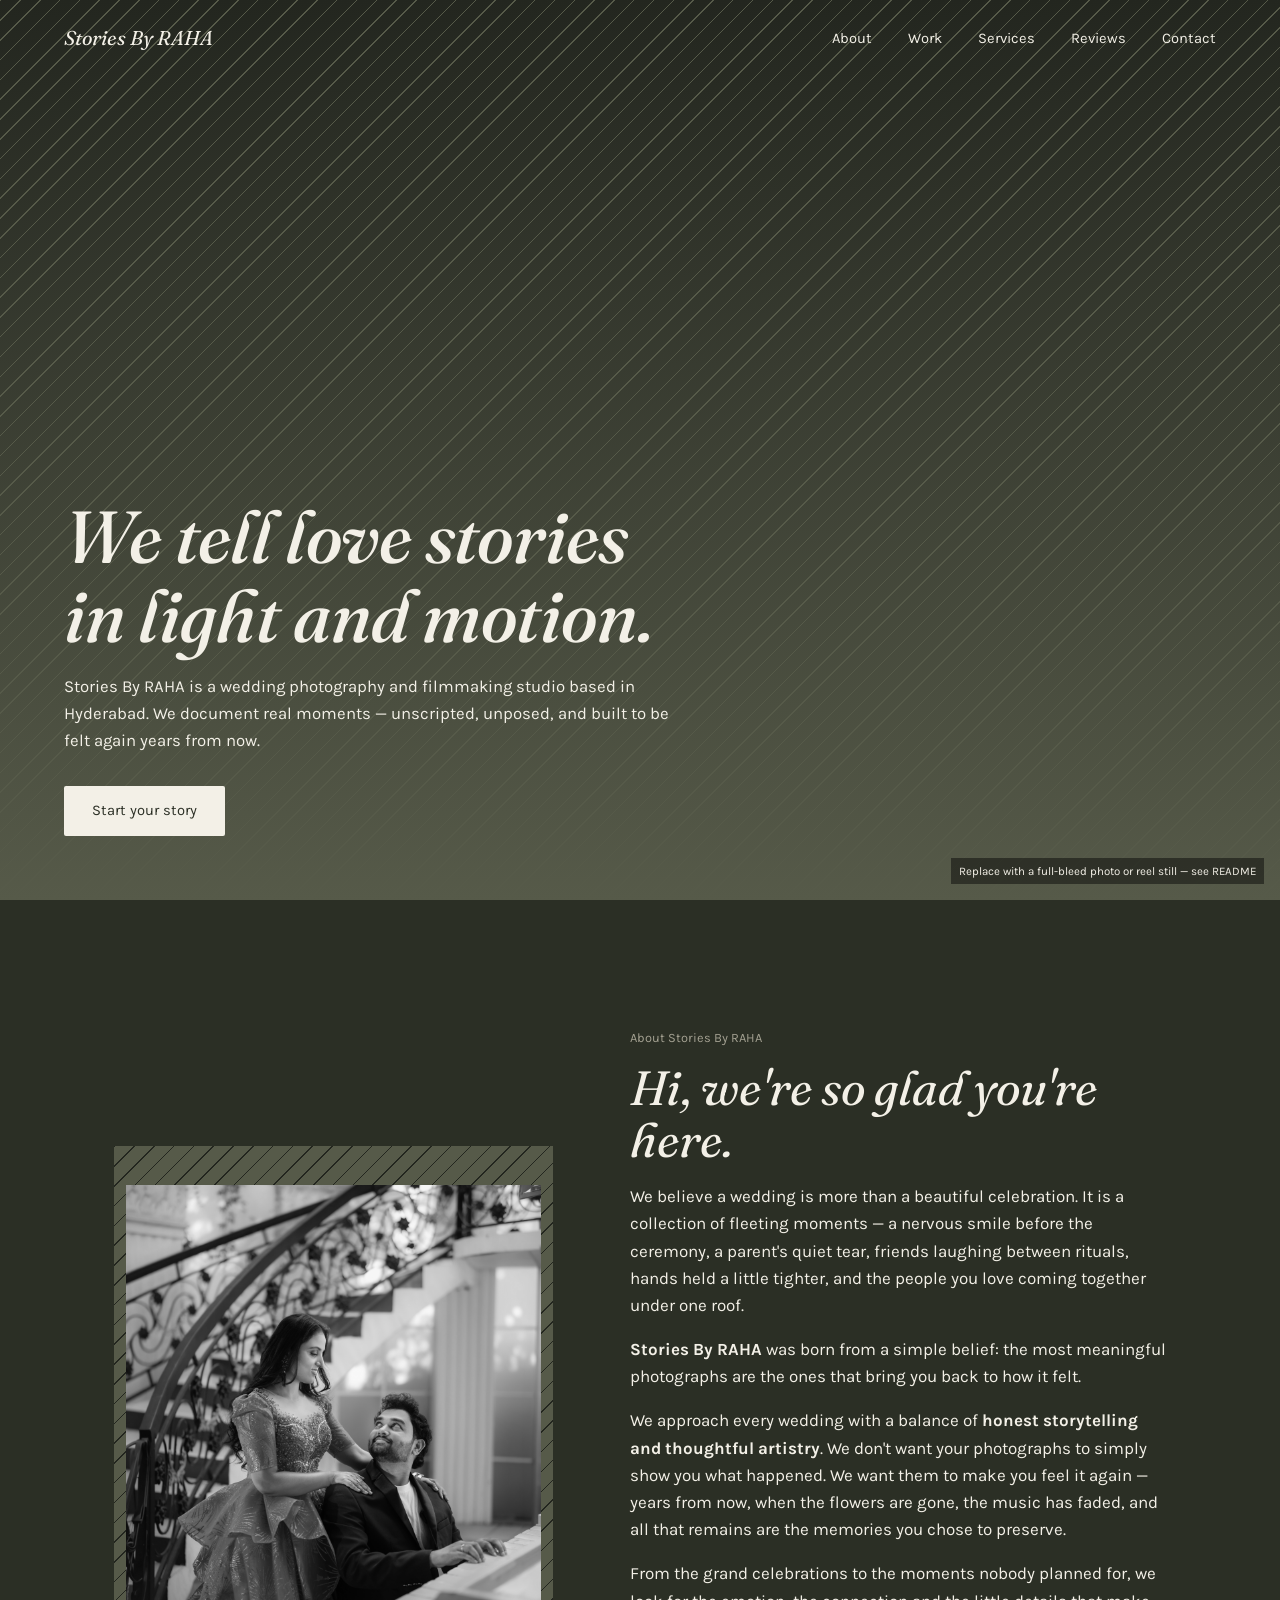
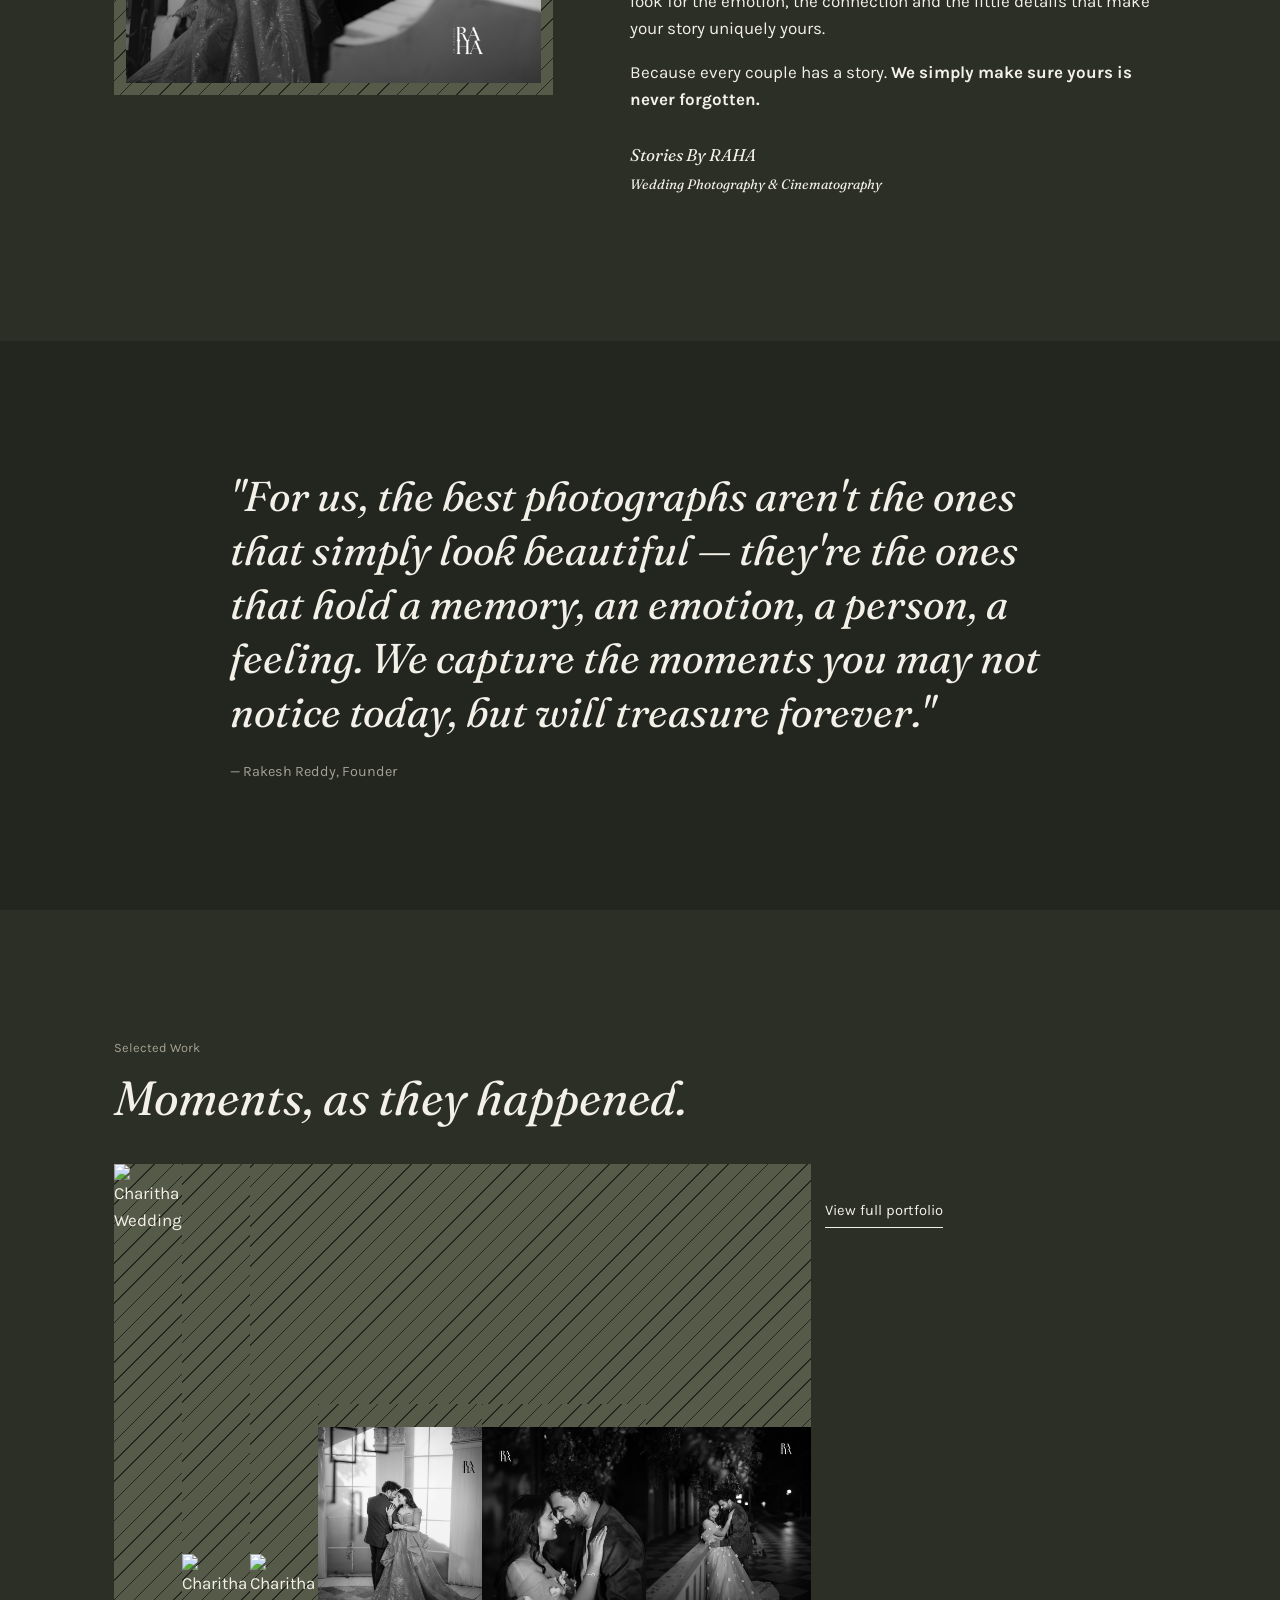
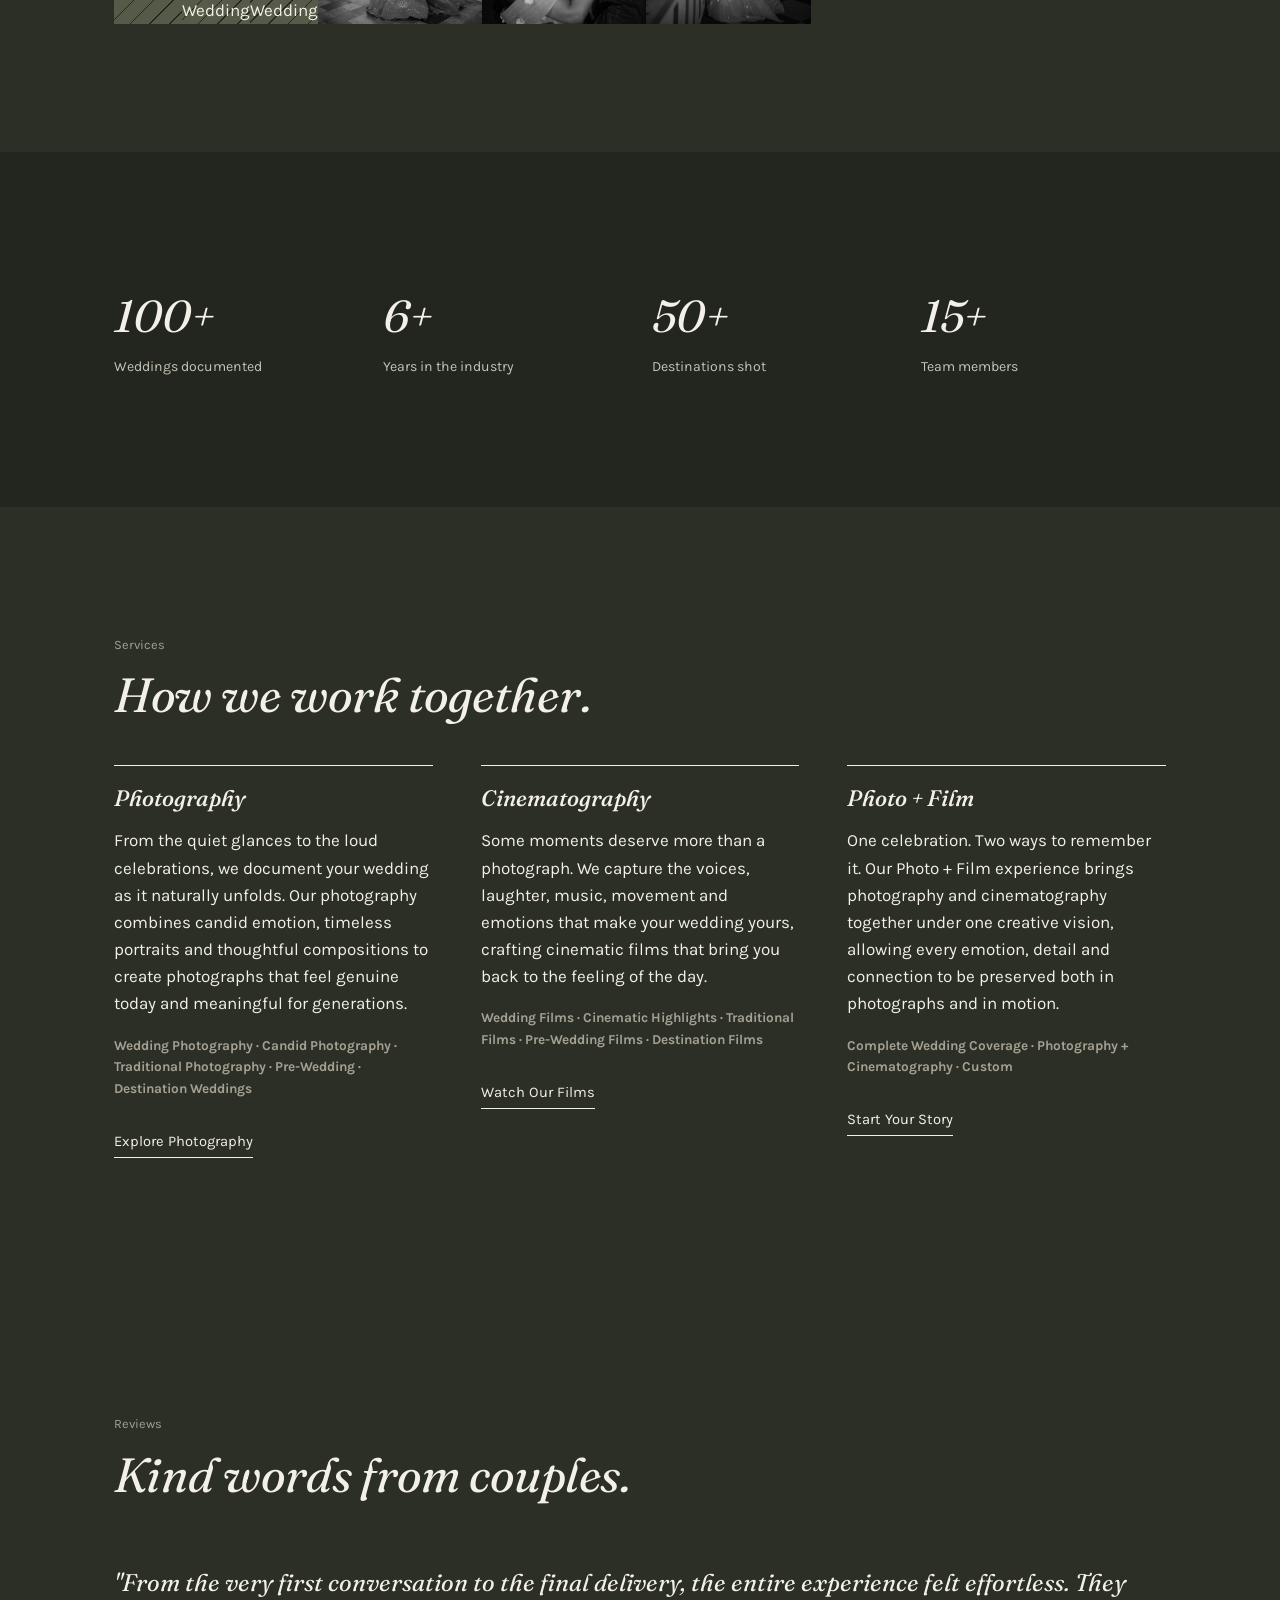
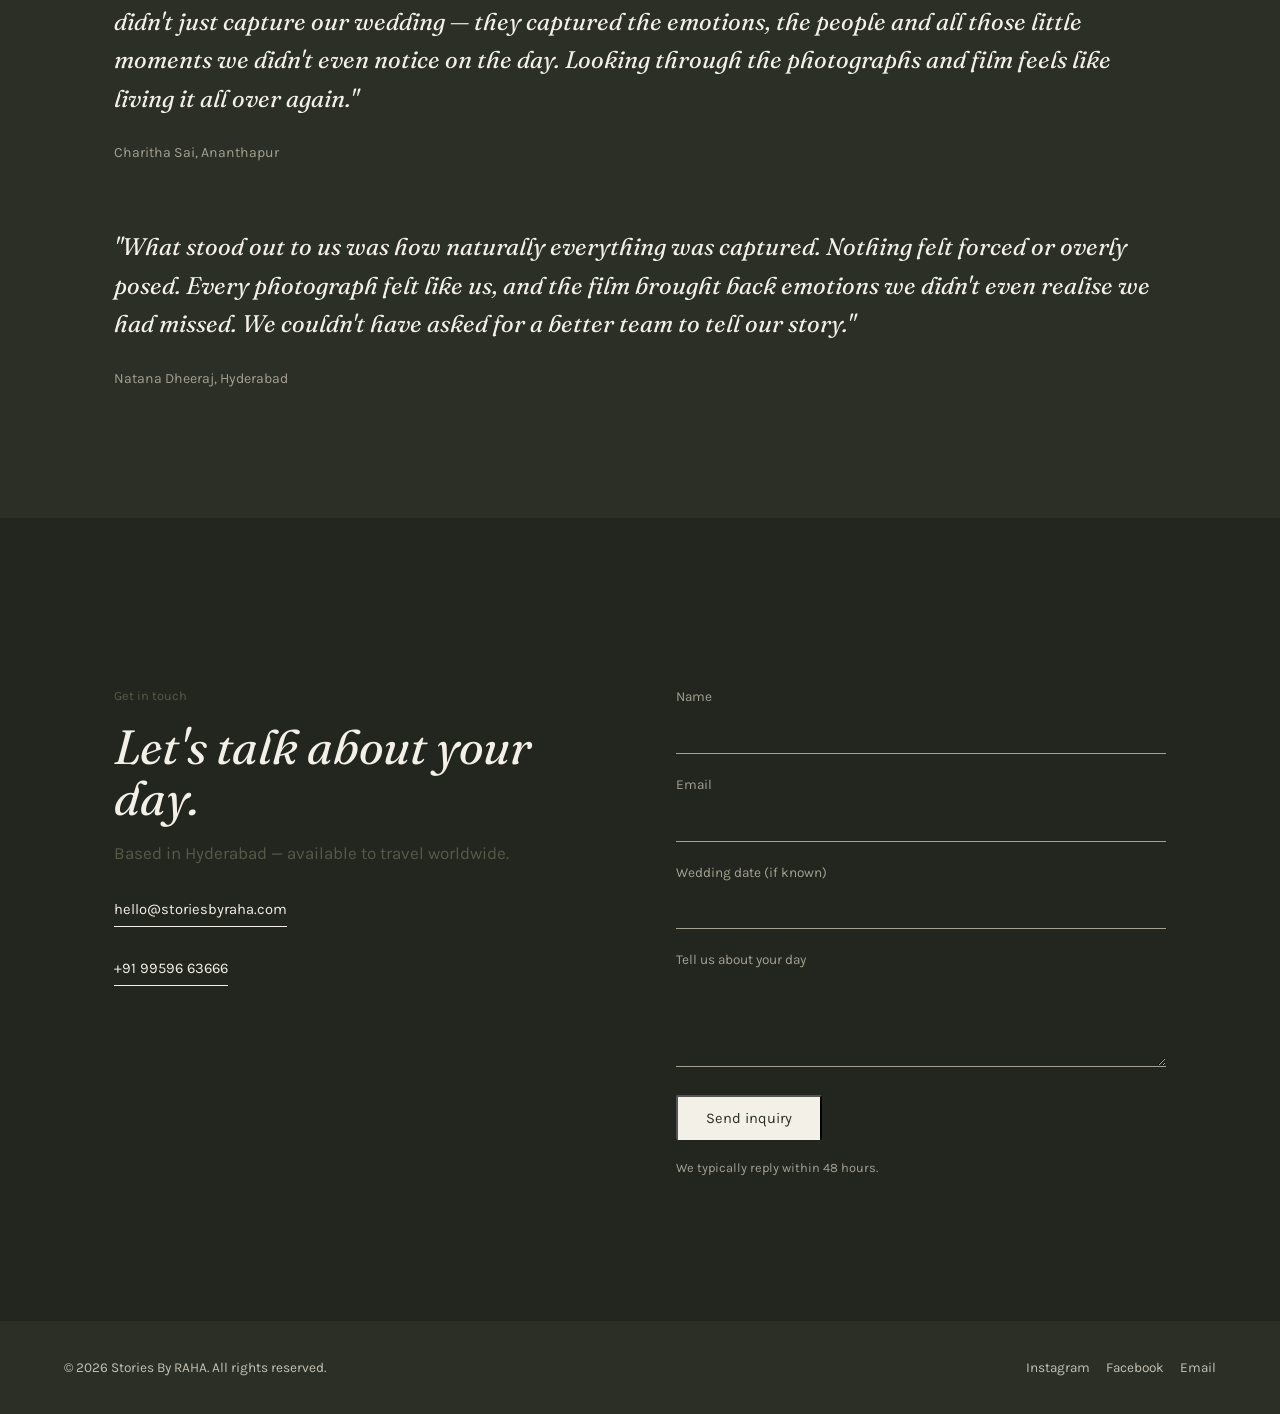
==== index.html @ 350d7630 "Update index.html" ====
<!DOCTYPE html>
<html lang="en">
<head>
<meta charset="UTF-8">
<meta name="viewport" content="width=device-width, initial-scale=1.0">
<title>Stories By RAHA — Wedding Photography & Films</title>
<meta name="description" content="Stories By RAHA is a wedding photography and videography studio telling real love stories in light and motion.">

<!--
  ============================================================
  A FEW THINGS STILL LEFT TO CUSTOMIZE
  ============================================================
  1. Portfolio section still has placeholder wedding names/locations.
  2. Swap the .hero__frame, .about__photo, .portfolio__item
     divs for real <img> tags once you have photos in /assets.
  3. Update the contact form's action="" URL — see README.md.
  4. Update Instagram/Facebook links in the footer (still placeholders).
  ============================================================
-->

<link rel="preconnect" href="https://fonts.googleapis.com">
<link rel="preconnect" href="https://fonts.gstatic.com" crossorigin>
<link href="https://fonts.googleapis.com/css2?family=Fraunces:ital,wght@0,400;0,500;1,400;1,500&family=Karla:wght@400;500;700&display=swap" rel="stylesheet">
<link rel="stylesheet" href="styles.css">
</head>
<body>

<nav class="nav" id="nav">
  <a href="#top" class="nav__mark">Stories By RAHA</a>
  <button class="nav__toggle" id="navToggle" aria-expanded="false" aria-controls="navLinks">Menu</button>
  <ul class="nav__links" id="navLinks">
    <li><a href="#about">About</a></li>
    <li><a href="#work">Work</a></li>
    <li><a href="#services">Services</a></li>
    <li><a href="#reviews">Reviews</a></li>
    <li><a href="#contact">Contact</a></li>
  </ul>
</nav>

<header class="hero" id="top">
  <div class="hero__frame" aria-hidden="true"></div>
  <div class="hero__content">
    <h1>We tell love stories<br>in light and motion.</h1>
    <p>Stories By RAHA is a wedding photography and filmmaking studio based in Hyderabad. We document real moments — unscripted, unposed, and built to be felt again years from now.</p>
    <div class="hero__cta">
      <a href="#contact" class="btn btn--solid">Start your story</a>
    </div>
  </div>
</header>

<main>

  <section class="about wrap" id="about">
    <div class="about__photo">
    <img src="Assets/_Charitha-03.jpg" alt="Stories By RAHA wedding photography">
</div>
    <div class="about__text">
      <p class="section-label">About Stories By RAHA</p>
      <h2>Hi, we're so glad you're here.</h2>
      <p>We believe a wedding is more than a beautiful celebration. It is a collection of fleeting moments — a nervous smile before the ceremony, a parent's quiet tear, friends laughing between rituals, hands held a little tighter, and the people you love coming together under one roof.</p>
      <p><b>Stories By RAHA</b> was born from a simple belief: the most meaningful photographs are the ones that bring you back to how it felt.</p>
      <p>We approach every wedding with a balance of <b>honest storytelling and thoughtful artistry</b>. We don't want your photographs to simply show you what happened. We want them to make you feel it again — years from now, when the flowers are gone, the music has faded, and all that remains are the memories you chose to preserve.</p>
      <p>From the grand celebrations to the moments nobody planned for, we look for the emotion, the connection and the little details that make your story uniquely yours.</p>
      <p>Because every couple has a story. <b>We simply make sure yours is never forgotten.</b></p>
      <p class="signature">Stories By RAHA<br><i style="font-style: italic; font-size: 0.85rem;">Wedding Photography &amp; Cinematography</i></p>
    </div>
  </section>

  <section class="philosophy">
    <div class="wrap">
      <blockquote>
        "For us, the best photographs aren't the ones that simply look beautiful — they're the ones that hold a memory, an emotion, a person, a feeling. We capture the moments you may not notice today, but will treasure forever."
        <cite>— Rakesh Reddy, Founder</cite>
      </blockquote>
    </div>
  </section>

  <section class="wrap" id="work">
    <p class="section-label">Selected Work</p>
    <h2>Moments, as they happened.</h2>
    <div class="portfolio__grid">
      <div class="portfolio__item portfolio__item--wide">
    <img src="https://raw.githubusercontent.com/storiesbyraha-rahaentertainments/storiesbyraha.com/main/Assets/_Charitha-01.jpg" alt="Charitha Wedding" style="width:100%;height:100%;object-fit:cover;display:block;">

<div class="portfolio__item portfolio__item--tall">
    <img src="https://raw.githubusercontent.com/storiesbyraha-rahaentertainments/storiesbyraha.com/main/Assets/_Charitha-03.jpg" alt="Charitha Wedding" style="width:100%;height:100%;object-fit:cover;display:block;">
</div>

<div class="portfolio__item portfolio__item--half">
    <img src="https://raw.githubusercontent.com/storiesbyraha-rahaentertainments/storiesbyraha.com/main/Assets/_Charitha-06.jpg" alt="Charitha Wedding" style="width:100%;height:100%;object-fit:cover;display:block;">
</div>

<div class="portfolio__item portfolio__item--half">
    <img src="Assets/_Charitha-07.jpg" alt="Charitha Wedding" style="width:100%;height:100%;object-fit:cover;display:block;">
</div>

<div class="portfolio__item portfolio__item--third">
    <img src="Assets/_Charitha-11.jpg" alt="Charitha Wedding" style="width:100%;height:100%;object-fit:cover;display:block;">
</div>

<div class="portfolio__item portfolio__item--third">
    <img src="Assets/_Charitha-12.jpg" alt="Charitha Wedding" style="width:100%;height:100%;object-fit:cover;display:block;">
</div>
    </div>
    <p style="margin-top: 32px;"><a href="#" class="btn">View full portfolio</a></p>
  </section>

  <section class="stats">
    <div class="wrap stats__grid">
      <div class="stat"><strong>100+</strong><span>Weddings documented</span></div>
      <div class="stat"><strong>6+</strong><span>Years in the industry</span></div>
      <div class="stat"><strong>50+</strong><span>Destinations shot</span></div>
      <div class="stat"><strong>15+</strong><span>Team members</span></div>
    </div>
  </section>

  <section class="wrap" id="services">
    <p class="section-label">Services</p>
    <h2>How we work together.</h2>
    <div class="services__grid">
      <div class="service">
        <h3>Photography</h3>
        <p>From the quiet glances to the loud celebrations, we document your wedding as it naturally unfolds. Our photography combines candid emotion, timeless portraits and thoughtful compositions to create photographs that feel genuine today and meaningful for generations.</p>
        <p style="font-size: 0.85rem; color: var(--sage); margin-top: 14px;"><b>Wedding Photography · Candid Photography · Traditional Photography · Pre-Wedding · Destination Weddings</b></p>
        <a href="#contact" class="btn" style="margin-top: 16px;">Explore Photography</a>
      </div>
      <div class="service">
        <h3>Cinematography</h3>
        <p>Some moments deserve more than a photograph. We capture the voices, laughter, music, movement and emotions that make your wedding yours, crafting cinematic films that bring you back to the feeling of the day.</p>
        <p style="font-size: 0.85rem; color: var(--sage); margin-top: 14px;"><b>Wedding Films · Cinematic Highlights · Traditional Films · Pre-Wedding Films · Destination Films</b></p>
        <a href="#contact" class="btn" style="margin-top: 16px;">Watch Our Films</a>
      </div>
      <div class="service">
        <h3>Photo + Film</h3>
        <p>One celebration. Two ways to remember it. Our Photo + Film experience brings photography and cinematography together under one creative vision, allowing every emotion, detail and connection to be preserved both in photographs and in motion.</p>
        <p style="font-size: 0.85rem; color: var(--sage); margin-top: 14px;"><b>Complete Wedding Coverage · Photography + Cinematography · Custom</b></p>
        <a href="#contact" class="btn" style="margin-top: 16px;">Start Your Story</a>
      </div>
    </div>
  </section>

  <section class="wrap" id="reviews">
    <p class="section-label">Reviews</p>
    <h2>Kind words from couples.</h2>
    <div class="testimonials__list">
      <div class="testimonial">
        <p>"From the very first conversation to the final delivery, the entire experience felt effortless. They didn't just capture our wedding — they captured the emotions, the people and all those little moments we didn't even notice on the day. Looking through the photographs and film feels like living it all over again."</p>
        <cite>Charitha Sai, Ananthapur</cite>
      </div>
      <div class="testimonial">
        <p>"What stood out to us was how naturally everything was captured. Nothing felt forced or overly posed. Every photograph felt like us, and the film brought back emotions we didn't even realise we had missed. We couldn't have asked for a better team to tell our story."</p>
        <cite>Natana Dheeraj, Hyderabad</cite>
      </div>
    </div>
  </section>

  <section class="contact" id="contact">
    <div class="wrap contact__grid">
      <div class="contact__details">
        <p class="section-label" style="color: var(--stone);">Get in touch</p>
        <h2>Let's talk about your day.</h2>
        <p style="color: var(--stone); margin-top: 16px;">Based in Hyderabad — available to travel worldwide.</p>
        <p style="margin-top: 28px;">
          <a href="mailto:hello@storiesbyraha.com" class="btn">hello@storiesbyraha.com</a><br><br>
          <a href="tel:+919959663666" class="btn">+91 99596 63666</a>
        </p>
      </div>
      <div class="contact__form">
        <!--
          This form posts to Formspree, a free service for static-site forms.
          Sign up at https://formspree.io, create a form, and paste your
          endpoint URL into the action="" attribute below.
        -->
        <form action="https://formspree.io/f/YOUR_FORM_ID" method="POST">
          <div class="field">
            <label for="name">Name</label>
            <input type="text" id="name" name="name" required>
          </div>
          <div class="field">
            <label for="email">Email</label>
            <input type="email" id="email" name="email" required>
          </div>
          <div class="field">
            <label for="date">Wedding date (if known)</label>
            <input type="text" id="date" name="wedding_date">
          </div>
          <div class="field">
            <label for="message">Tell us about your day</label>
            <textarea id="message" name="message" required></textarea>
          </div>
          <button type="submit" class="btn btn--solid">Send inquiry</button>
        </form>
        <p class="form-note">We typically reply within 48 hours.</p>
      </div>
    </div>
  </section>

</main>

<footer class="footer">
  <span>© <span id="year"></span> Stories By RAHA. All rights reserved.</span>
  <ul class="footer__social">
    <li><a href="https://instagram.com/yourhandle">Instagram</a></li>
    <li><a href="https://facebook.com/yourhandle">Facebook</a></li>
    <li><a href="mailto:hello@storiesbyraha.com">Email</a></li>
  </ul>
</footer>

<script src="script.js"></script>
</body>
</html>
---- styles.css ----
/* ==========================================================
   TOKENS — edit these to restyle the whole site from one place
   ========================================================== */
:root {
  --ink: #F3F0E7;
  --ink-soft: #C6C3B6;
  --paper: #2B2F25;
  --paper-deep: #23261F;
  --clay: #F3F0E7;
  --sage: #A4A192;
  --stone: #565A49;

  --font-display: 'Fraunces', Georgia, serif;
  --font-body: 'Karla', Helvetica, Arial, sans-serif;

  --container: 1180px;
  --gutter: clamp(24px, 5vw, 72px);
}

* { box-sizing: border-box; }
html { scroll-behavior: smooth; }

body {
  margin: 0;
  background: var(--paper);
  color: var(--ink);
  font-family: var(--font-body);
  font-size: 17px;
  line-height: 1.6;
  -webkit-font-smoothing: antialiased;
}

img { max-width: 100%; display: block; }

a { color: inherit; }

.wrap {
  max-width: var(--container);
  margin: 0 auto;
  padding-left: var(--gutter);
  padding-right: var(--gutter);
}

h1, h2, h3 {
  font-family: var(--font-display);
  font-weight: 500;
  line-height: 1.08;
  margin: 0;
}

h2 {
  font-size: clamp(2rem, 4vw, 3rem);
  font-style: italic;
  font-weight: 400;
}

p { max-width: 62ch; }

/* Focus visibility */
a:focus-visible, button:focus-visible, input:focus-visible, textarea:focus-visible {
  outline: 2px solid var(--clay);
  outline-offset: 3px;
}

@media (prefers-reduced-motion: reduce) {
  * { animation: none !important; transition: none !important; }
  html { scroll-behavior: auto; }
}

/* ==========================================================
   NAV
   ========================================================== */
.nav {
  position: fixed;
  top: 0; left: 0; right: 0;
  z-index: 100;
  padding: 22px var(--gutter);
  display: flex;
  justify-content: space-between;
  align-items: center;
  background: transparent;
  transition: background-color .3s ease, padding .3s ease, box-shadow .3s ease;
}
.nav.is-scrolled {
  background: var(--paper);
  padding-top: 14px;
  padding-bottom: 14px;
  box-shadow: 0 1px 0 rgba(26,24,22,0.08);
}
.nav__mark {
  font-family: var(--font-display);
  font-style: italic;
  font-size: 1.25rem;
  text-decoration: none;
}
.nav__links {
  display: flex;
  gap: clamp(16px, 3vw, 36px);
  list-style: none;
  margin: 0; padding: 0;
}
.nav__links a {
  text-decoration: none;
  font-size: 0.92rem;
  border-bottom: 1px solid transparent;
  padding-bottom: 2px;
  transition: border-color .2s ease;
}
.nav__links a:hover { border-color: var(--ink); }
.nav__toggle {
  display: none;
  background: none;
  border: none;
  font-family: var(--font-body);
  font-size: 0.9rem;
  cursor: pointer;
}

@media (max-width: 760px) {
  .nav__links {
    position: fixed;
    top: 64px; left: 0; right: 0;
    background: var(--paper);
    flex-direction: column;
    padding: 24px var(--gutter) 32px;
    gap: 18px;
    box-shadow: 0 8px 20px rgba(26,24,22,0.08);
    transform: translateY(-8px);
    opacity: 0;
    pointer-events: none;
    transition: opacity .2s ease, transform .2s ease;
  }
  .nav__links.is-open {
    transform: translateY(0);
    opacity: 1;
    pointer-events: auto;
  }
  .nav__toggle { display: block; }
}

/* ==========================================================
   HERO
   ========================================================== */
.hero {
  position: relative;
  min-height: 100svh;
  display: flex;
  align-items: flex-end;
  padding: calc(var(--gutter) + 60px) var(--gutter) var(--gutter);
  overflow: hidden;
}
.hero__frame {
  position: absolute;
  inset: 0;
  background:
    repeating-linear-gradient(135deg, var(--stone) 0 1px, transparent 1px 14px),
    linear-gradient(180deg, var(--paper-deep), var(--stone));
  opacity: 0;
  transform: scale(1.04);
  animation: heroIn 1.4s cubic-bezier(.2,.7,.2,1) forwards;
}
@keyframes heroIn {
  to { opacity: 1; transform: scale(1); }
}
.hero__frame::after {
  content: 'Replace with a full-bleed photo or reel still — see README';
  position: absolute;
  bottom: 16px; right: 16px;
  font-family: var(--font-body);
  font-size: 0.72rem;
  color: var(--ink);
  background: rgba(0,0,0,0.45);
  padding: 4px 8px;
}
.hero__content {
  position: relative;
  z-index: 2;
  max-width: 640px;
  color: var(--ink);
}
.hero__content--on-dark { color: var(--paper); }
.hero h1 {
  font-size: clamp(2.6rem, 7vw, 4.6rem);
  font-style: italic;
}
.hero p {
  margin-top: 18px;
  font-size: 1.05rem;
}
.hero__cta {
  margin-top: 32px;
}

/* ==========================================================
   BUTTONS / LINKS
   ========================================================== */
.btn {
  display: inline-block;
  font-family: var(--font-body);
  font-size: 0.92rem;
  text-decoration: none;
  color: var(--ink);
  border-bottom: 1px solid var(--ink);
  padding-bottom: 4px;
  transition: opacity .2s ease;
}
.btn:hover { opacity: 0.6; }
.btn--solid {
  background: var(--ink);
  color: var(--paper);
  padding: 13px 28px;
  border-bottom: none;
  border-radius: 2px;
}
.btn--solid:hover { opacity: 0.85; }

/* ==========================================================
   SECTION SCAFFOLDING
   ========================================================== */
section { padding: clamp(64px, 10vw, 140px) 0; }
.section-label {
  font-family: var(--font-body);
  font-size: 0.8rem;
  color: var(--sage);
  margin: 0 0 14px;
}

/* ==========================================================
   ABOUT (image + text, offset)
   ========================================================== */
.about {
  display: grid;
  grid-template-columns: 0.9fr 1.1fr;
  gap: clamp(28px, 6vw, 80px);
  align-items: center;
}
.about__photo {
  aspect-ratio: 4 / 5;
  background: repeating-linear-gradient(135deg, var(--paper-deep) 0 1px, transparent 1px 14px), var(--stone);
  display: flex; align-items: flex-end; padding: 12px;
}
.about__photo span {
  font-size: 0.72rem;
  color: var(--ink);
  background: rgba(0,0,0,0.45);
  padding: 4px 8px;
}
.about__text .signature {
  margin-top: 28px;
  font-family: var(--font-display);
  font-style: italic;
  color: var(--clay);
}
@media (max-width: 780px) {
  .about { grid-template-columns: 1fr; }
}

/* ==========================================================
   PHILOSOPHY (full-width statement)
   ========================================================== */
.philosophy {
  background: var(--paper-deep);
  color: var(--ink);
}
.philosophy blockquote {
  margin: 0 auto;
  max-width: 820px;
  font-family: var(--font-display);
  font-style: italic;
  font-size: clamp(1.6rem, 4vw, 2.6rem);
  line-height: 1.3;
  text-align: left;
}
.philosophy cite {
  display: block;
  margin-top: 24px;
  font-family: var(--font-body);
  font-style: normal;
  font-size: 0.9rem;
  color: var(--sage);
}

/* ==========================================================
   PORTFOLIO — varied-size grid, not uniform cards
   ========================================================== */
.portfolio__grid {
  display: grid;
  grid-template-columns: repeat(6, 1fr);
  gap: 14px;
  margin-top: 40px;
}
.portfolio__item {
  position: relative;
  background: repeating-linear-gradient(135deg, var(--paper-deep) 0 1px, transparent 1px 14px), var(--stone);
  min-height: 220px;
  display: flex;
  align-items: flex-end;
}
.portfolio__item span {
  font-size: 0.78rem;
  padding: 12px;
  color: var(--ink);
}
.portfolio__item--wide { grid-column: span 4; }
.portfolio__item--tall { grid-column: span 2; min-height: 460px; }
.portfolio__item--half { grid-column: span 3; }
.portfolio__item--third { grid-column: span 2; }

@media (max-width: 860px) {
  .portfolio__grid { grid-template-columns: repeat(2, 1fr); }
  .portfolio__item, .portfolio__item--wide, .portfolio__item--tall,
  .portfolio__item--half, .portfolio__item--third { grid-column: span 2; min-height: 260px; }
}

/* ==========================================================
   SERVICES
   ========================================================== */
.services__grid {
  display: grid;
  grid-template-columns: repeat(3, 1fr);
  gap: clamp(20px, 4vw, 48px);
  margin-top: 44px;
}
.service {
  border-top: 1px solid var(--ink);
  padding-top: 20px;
}
.service h3 {
  font-size: 1.4rem;
  font-style: italic;
  margin-bottom: 10px;
}
.service .price {
  display: block;
  margin: 16px 0 0;
  font-family: var(--font-body);
  font-size: 0.85rem;
  color: var(--sage);
}
@media (max-width: 780px) {
  .services__grid { grid-template-columns: 1fr; }
}

/* ==========================================================
   STATS
   ========================================================== */
.stats {
  background: var(--paper-deep);
}
.stats__grid {
  display: grid;
  grid-template-columns: repeat(4, 1fr);
  gap: 24px;
  text-align: left;
}
.stat strong {
  display: block;
  font-family: var(--font-display);
  font-size: clamp(2rem, 4vw, 2.8rem);
  font-style: italic;
  font-weight: 400;
}
.stat span {
  font-size: 0.88rem;
  color: var(--ink-soft);
}
@media (max-width: 700px) {
  .stats__grid { grid-template-columns: 1fr 1fr; }
}

/* ==========================================================
   TESTIMONIALS
   ========================================================== */
.testimonials__list {
  margin-top: 40px;
  display: grid;
  gap: 40px;
}
.testimonial p {
  font-family: var(--font-display);
  font-style: italic;
  font-size: clamp(1.15rem, 2.4vw, 1.5rem);
  max-width: 68ch;
}
.testimonial cite {
  display: block;
  margin-top: 12px;
  font-family: var(--font-body);
  font-style: normal;
  font-size: 0.88rem;
  color: var(--sage);
}

/* ==========================================================
   CONTACT
   ========================================================== */
.contact {
  background: var(--paper-deep);
  color: var(--ink);
}
.contact h2 { color: var(--ink); }
.contact__grid {
  display: grid;
  grid-template-columns: 1fr 1fr;
  gap: clamp(28px, 6vw, 72px);
  margin-top: 40px;
}
.contact__details a { text-decoration: none; }
.contact__details .btn { border-color: var(--ink); color: var(--ink); }
.field {
  margin-bottom: 20px;
}
.field label {
  display: block;
  font-size: 0.85rem;
  margin-bottom: 6px;
  color: var(--sage);
}
.field input, .field textarea {
  width: 100%;
  background: transparent;
  border: none;
  border-bottom: 1px solid var(--sage);
  color: var(--ink);
  font-family: var(--font-body);
  font-size: 1rem;
  padding: 10px 0;
}
.field textarea { resize: vertical; min-height: 90px; }
.field input::placeholder, .field textarea::placeholder { color: rgba(243,240,231,0.4); }
.form-note { font-size: 0.8rem; color: var(--sage); margin-top: 18px; max-width: 100%; }

/* ==========================================================
   FOOTER
   ========================================================== */
.footer {
  padding: 36px var(--gutter);
  display: flex;
  flex-wrap: wrap;
  gap: 12px 24px;
  justify-content: space-between;
  font-size: 0.85rem;
  color: var(--ink-soft);
  border-top: 1px solid var(--paper-deep);
}
.footer a { text-decoration: none; }
.footer__social { display: flex; gap: 16px; list-style: none; padding: 0; margin: 0; }
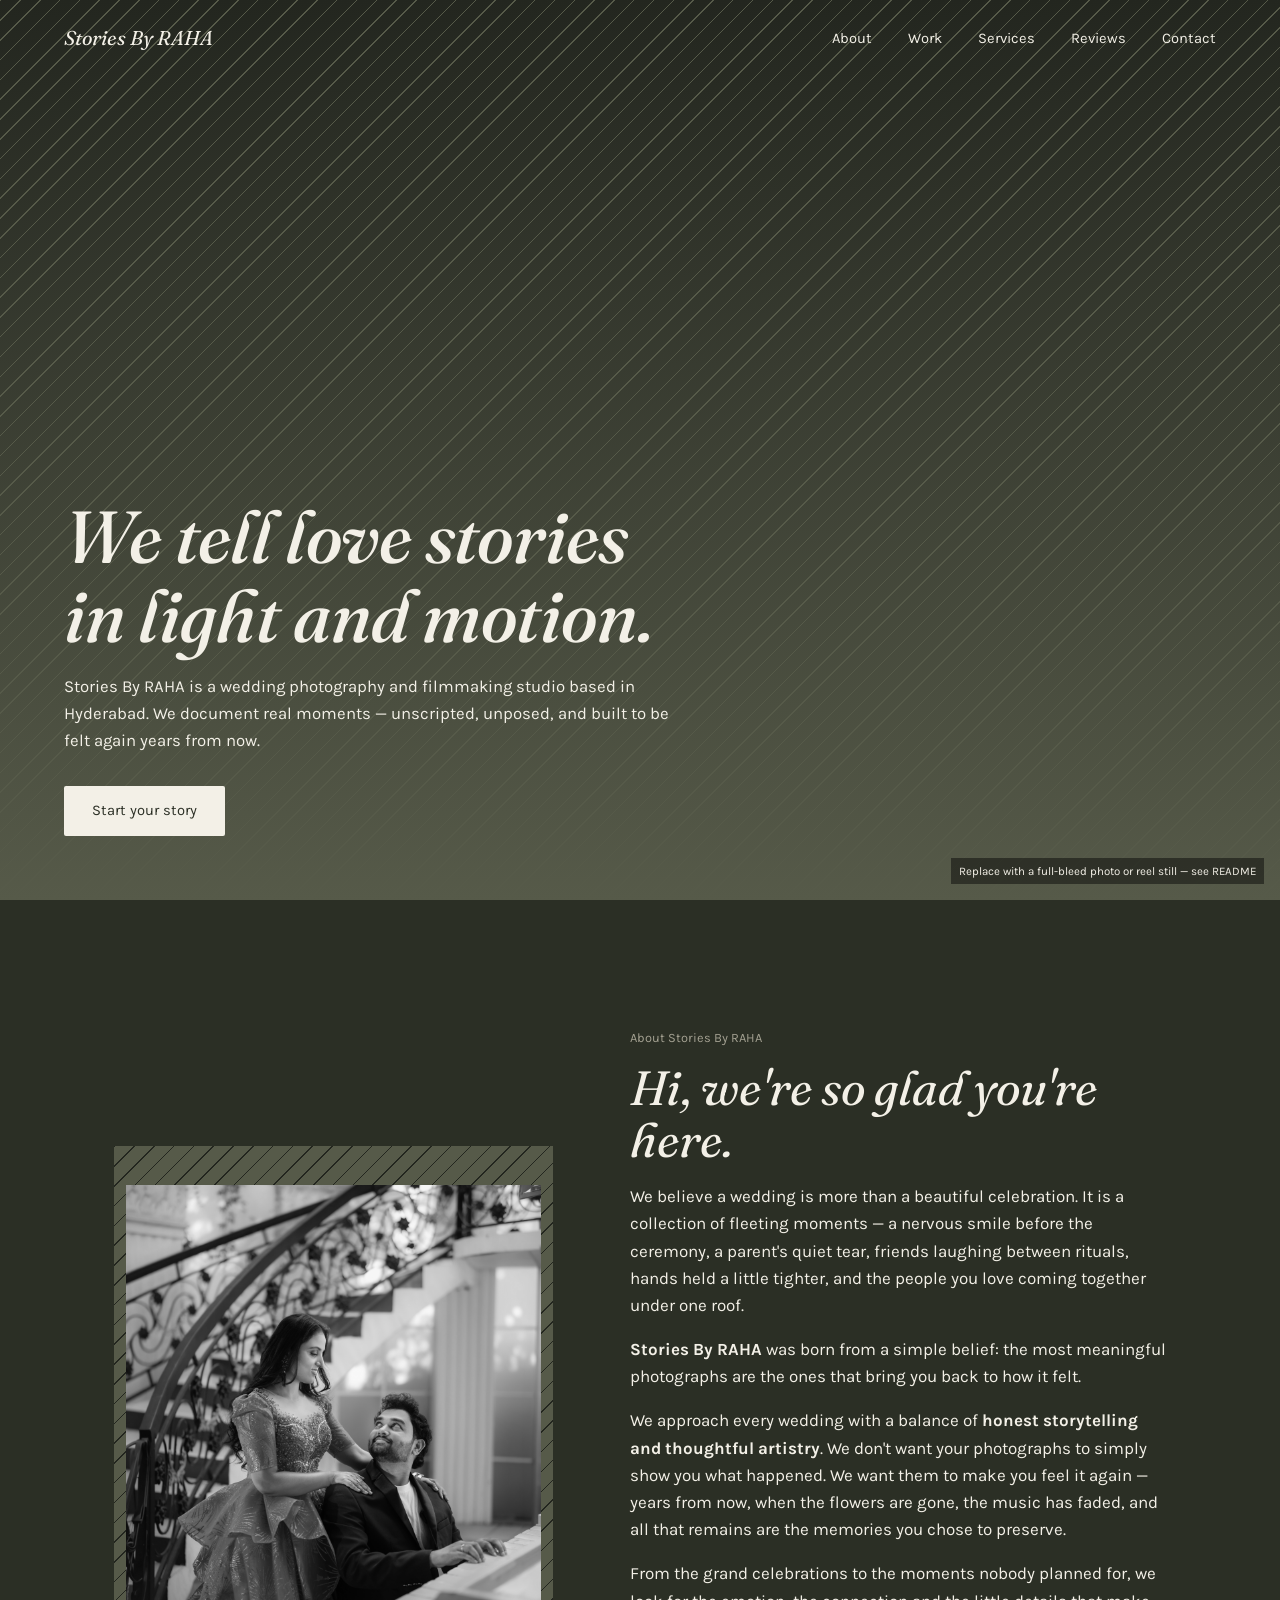
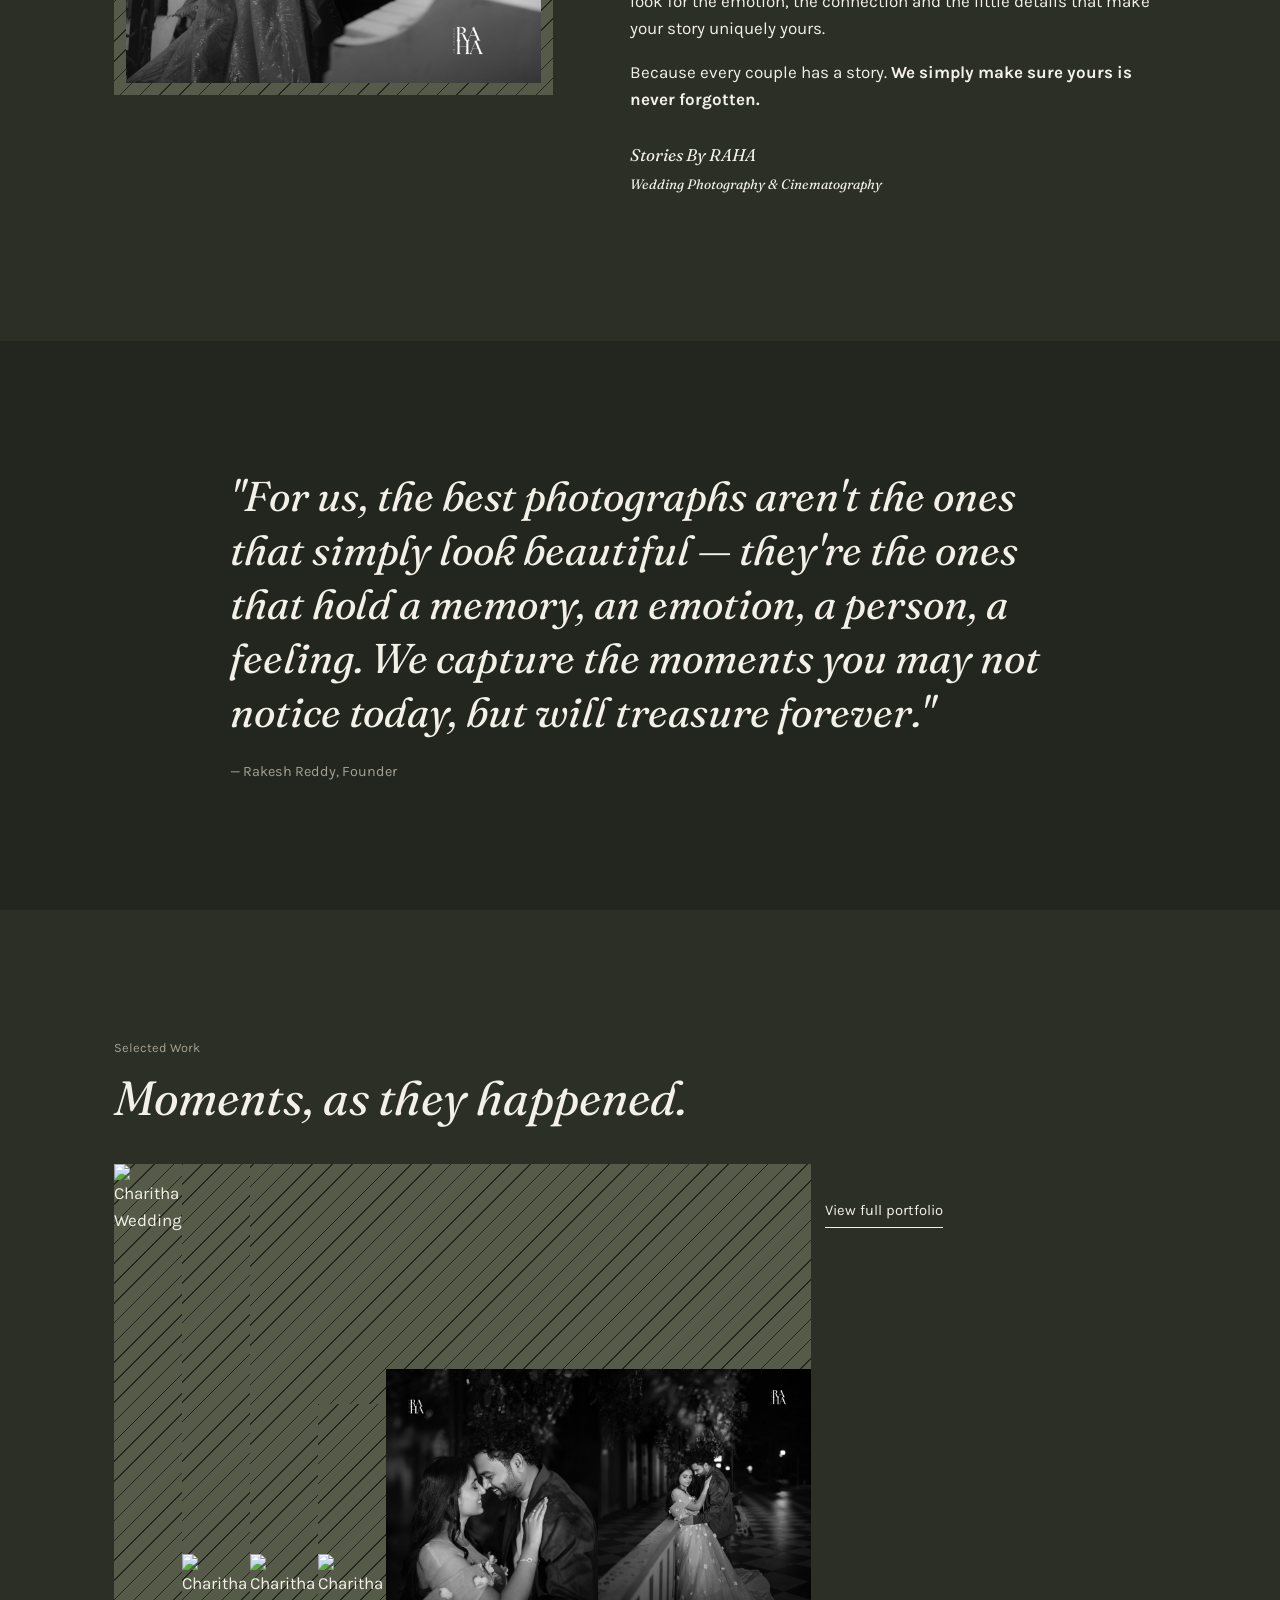
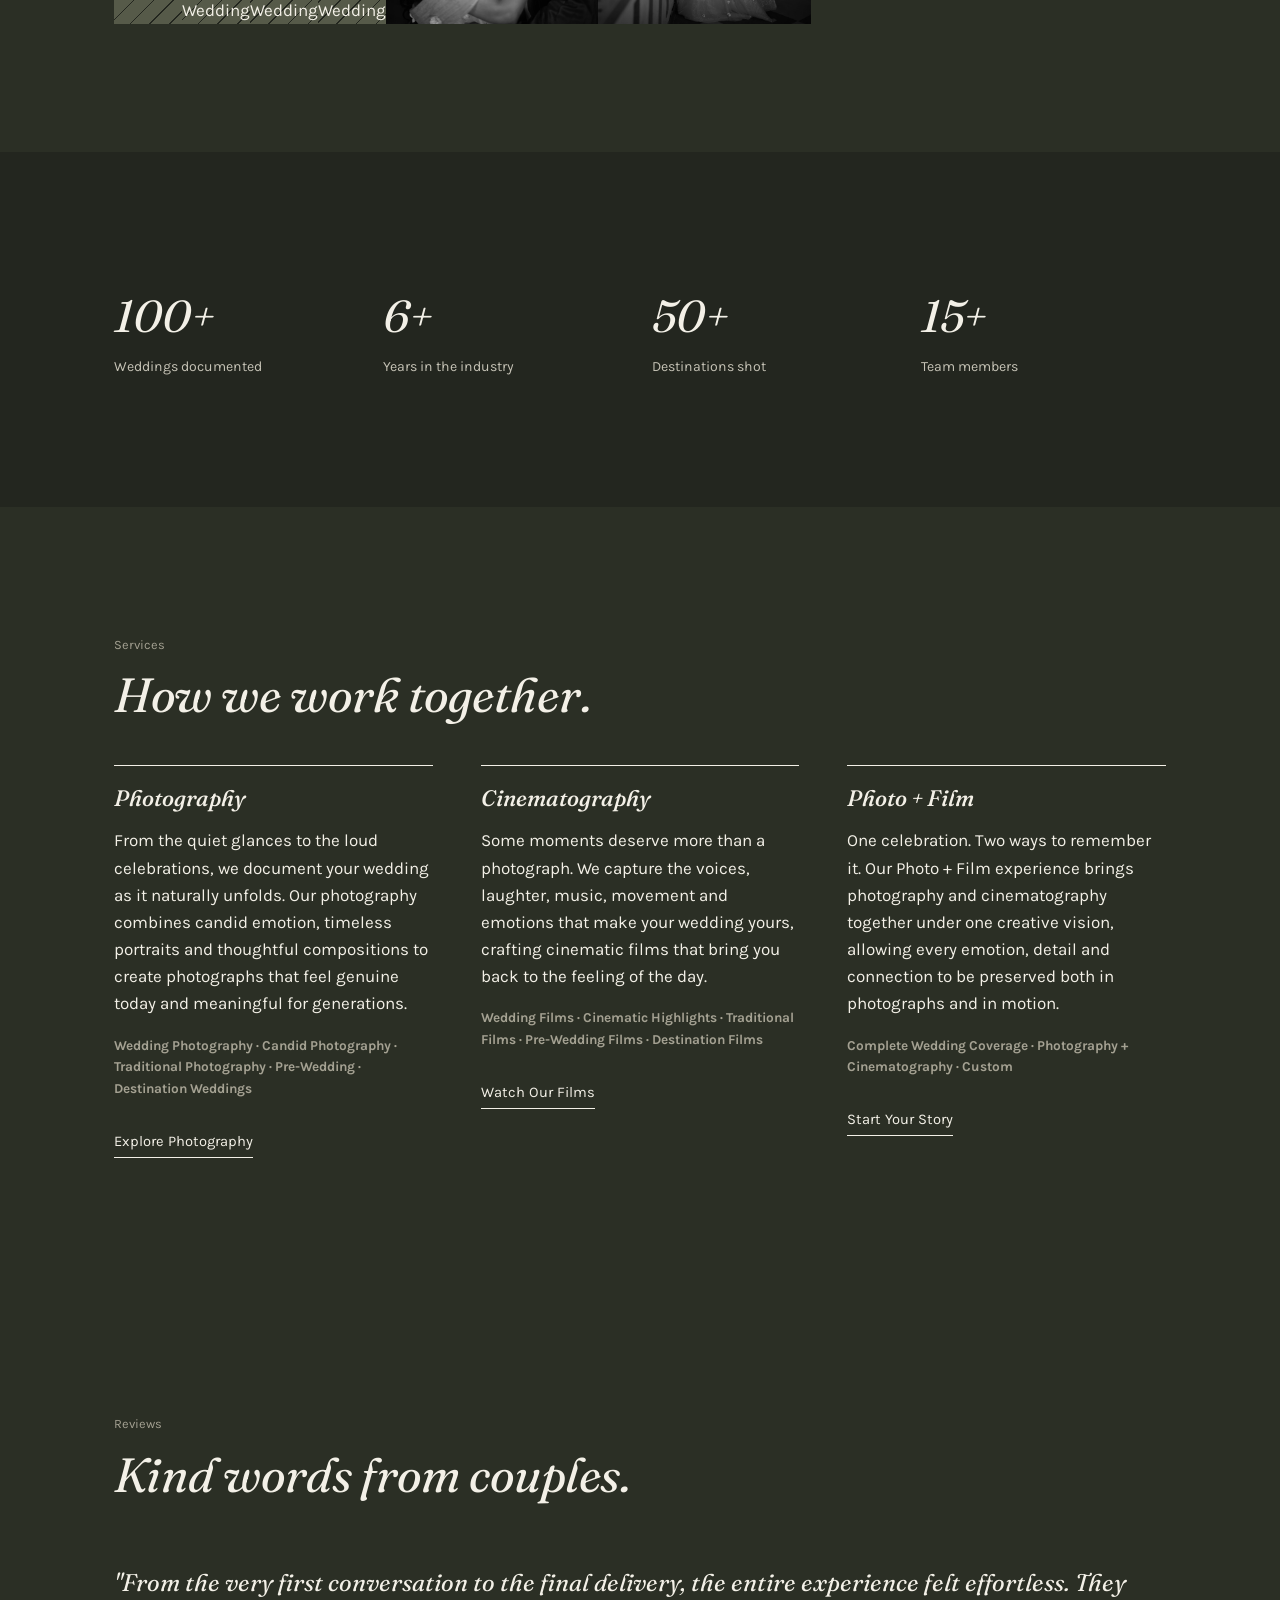
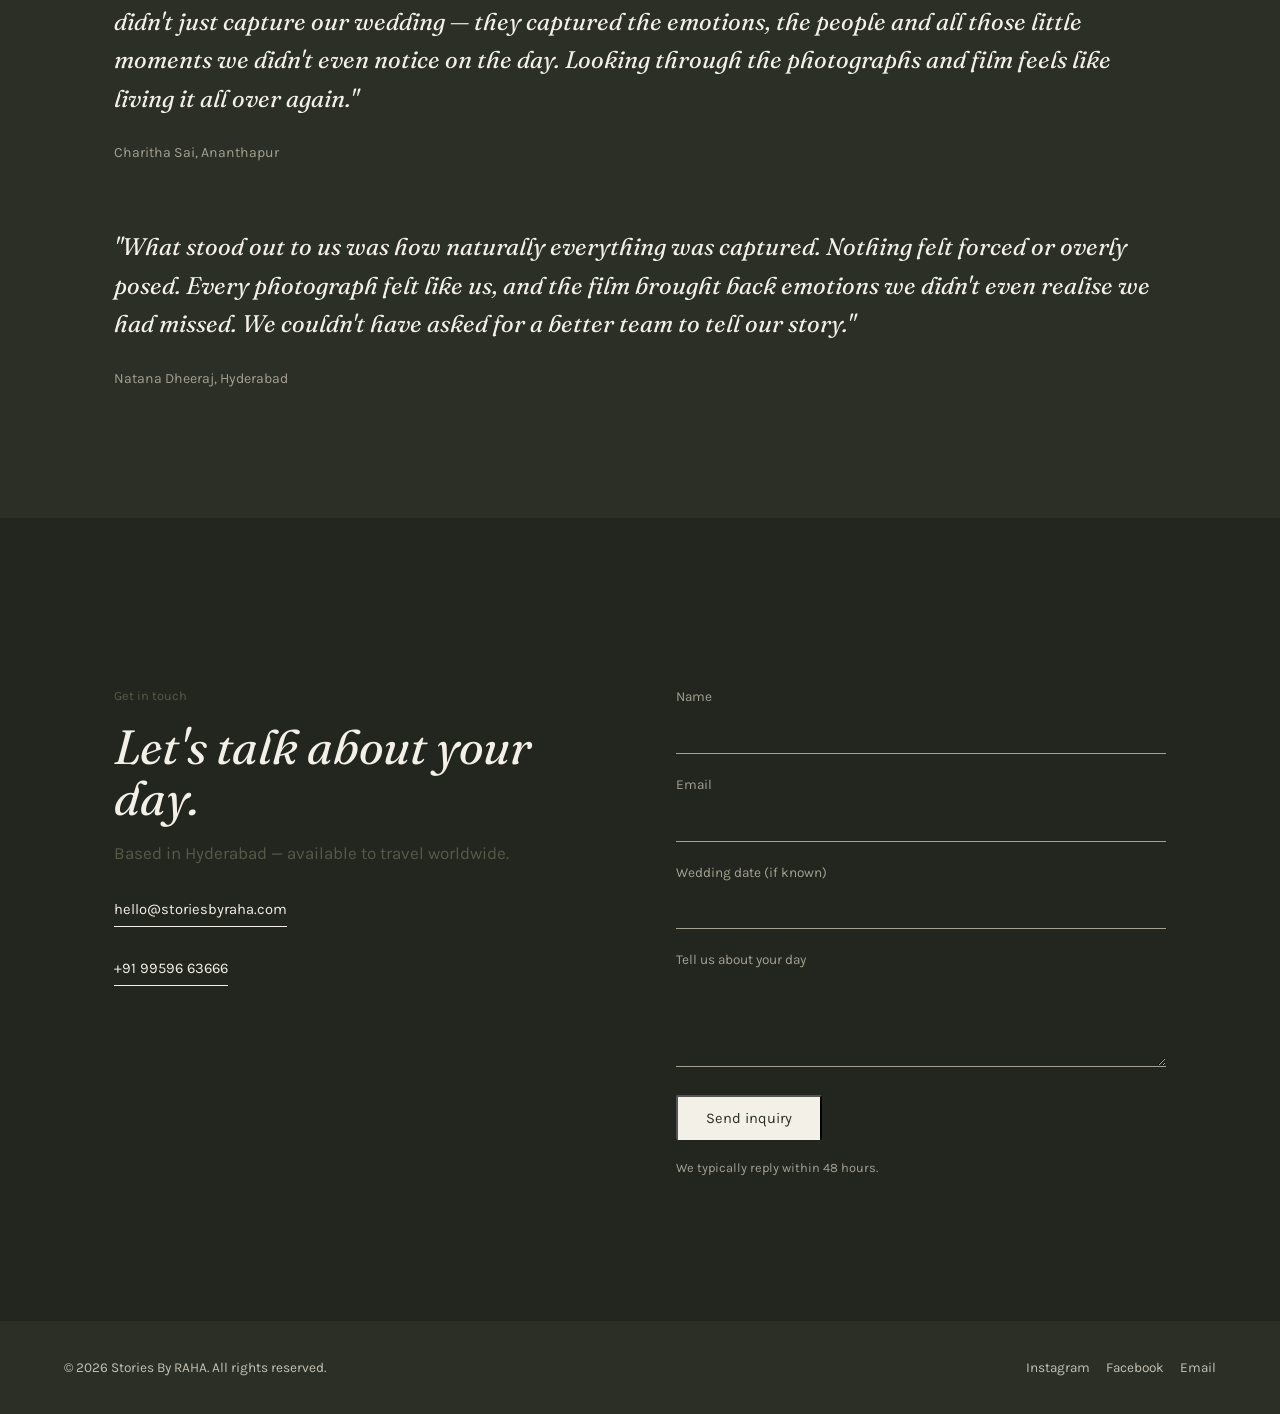
==== commit e2f7ddd3: "Update index.html" ====
--- a/index.html
+++ b/index.html
@@ -91,7 +91,7 @@
 </div>
 
 <div class="portfolio__item portfolio__item--half">
-    <img src="Assets/_Charitha-07.jpg" alt="Charitha Wedding" style="width:100%;height:100%;object-fit:cover;display:block;">
+    <img src="https://raw.githubusercontent.com/storiesbyraha-rahaentertainments/storiesbyraha.com/main/Assets/_Charitha-07.jpg" alt="Charitha Wedding" style="width:100%;height:100%;object-fit:cover;display:block;">
 </div>
 
 <div class="portfolio__item portfolio__item--third">
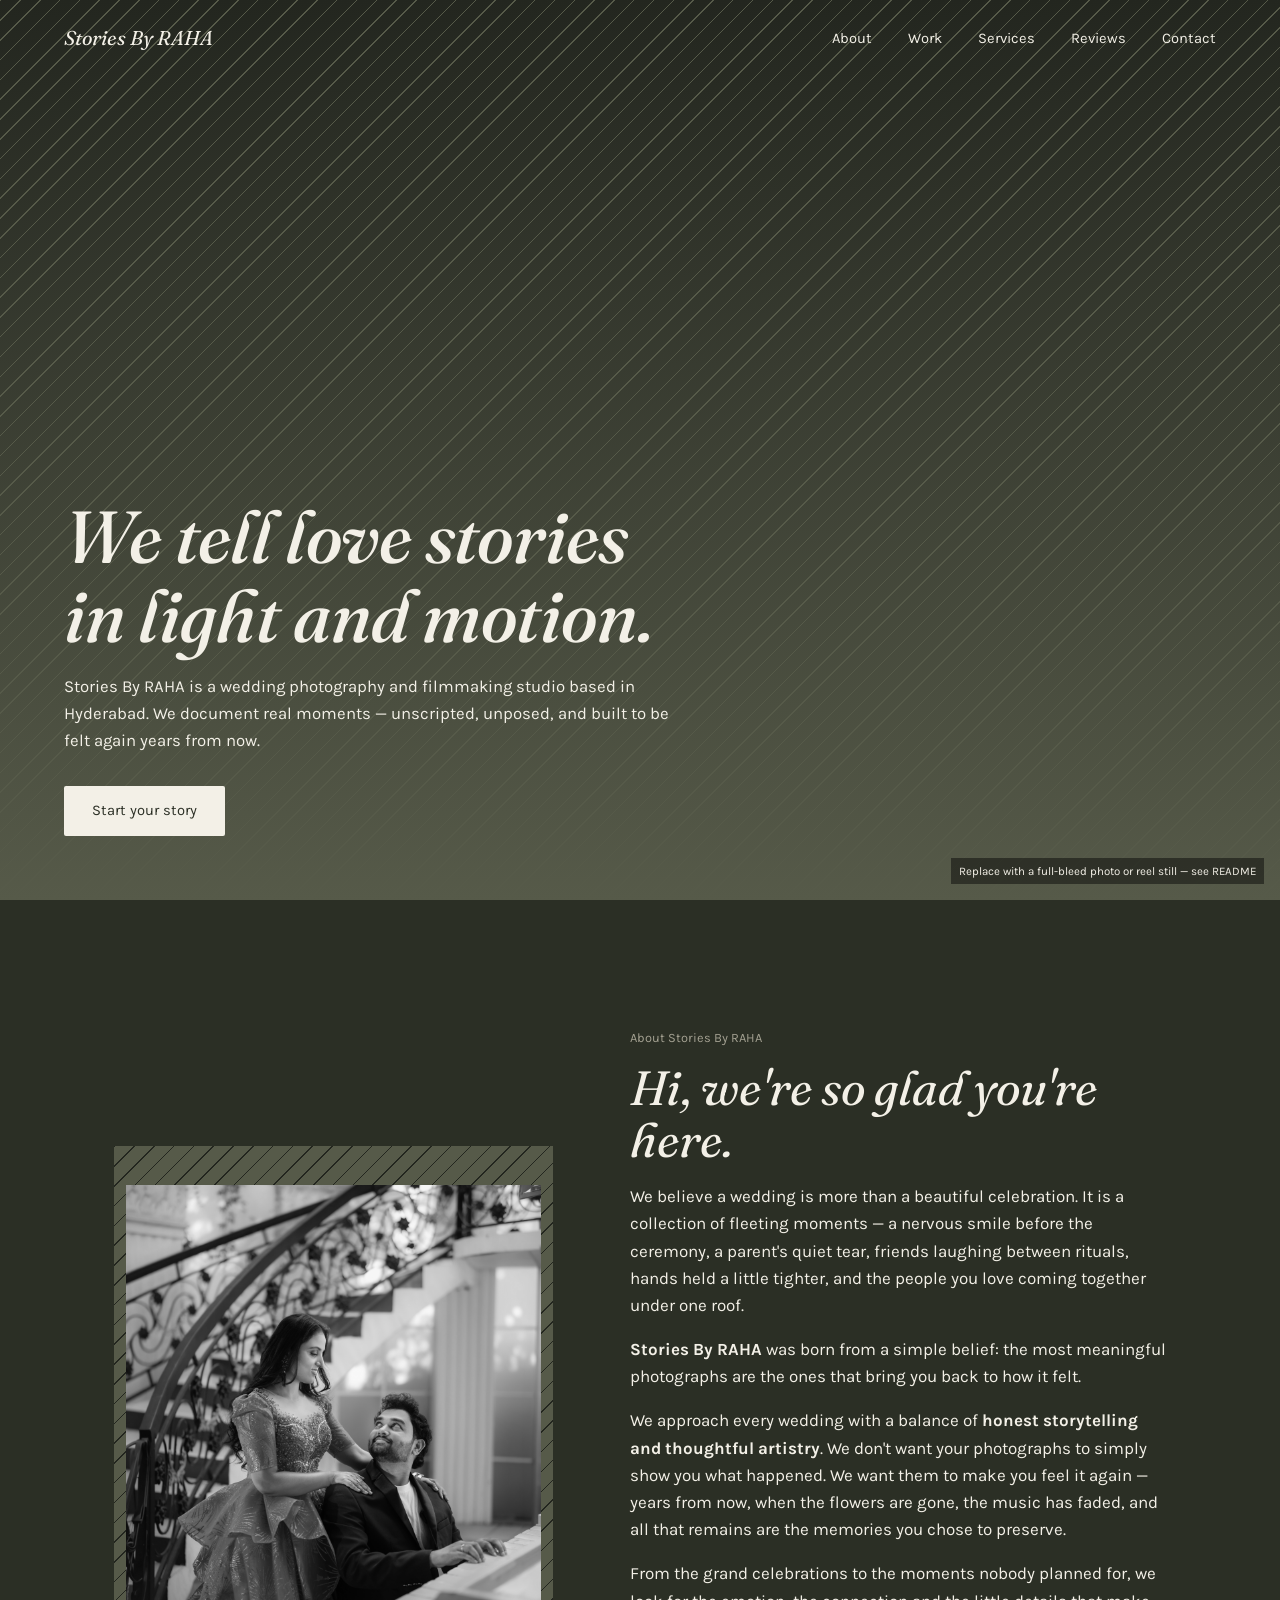
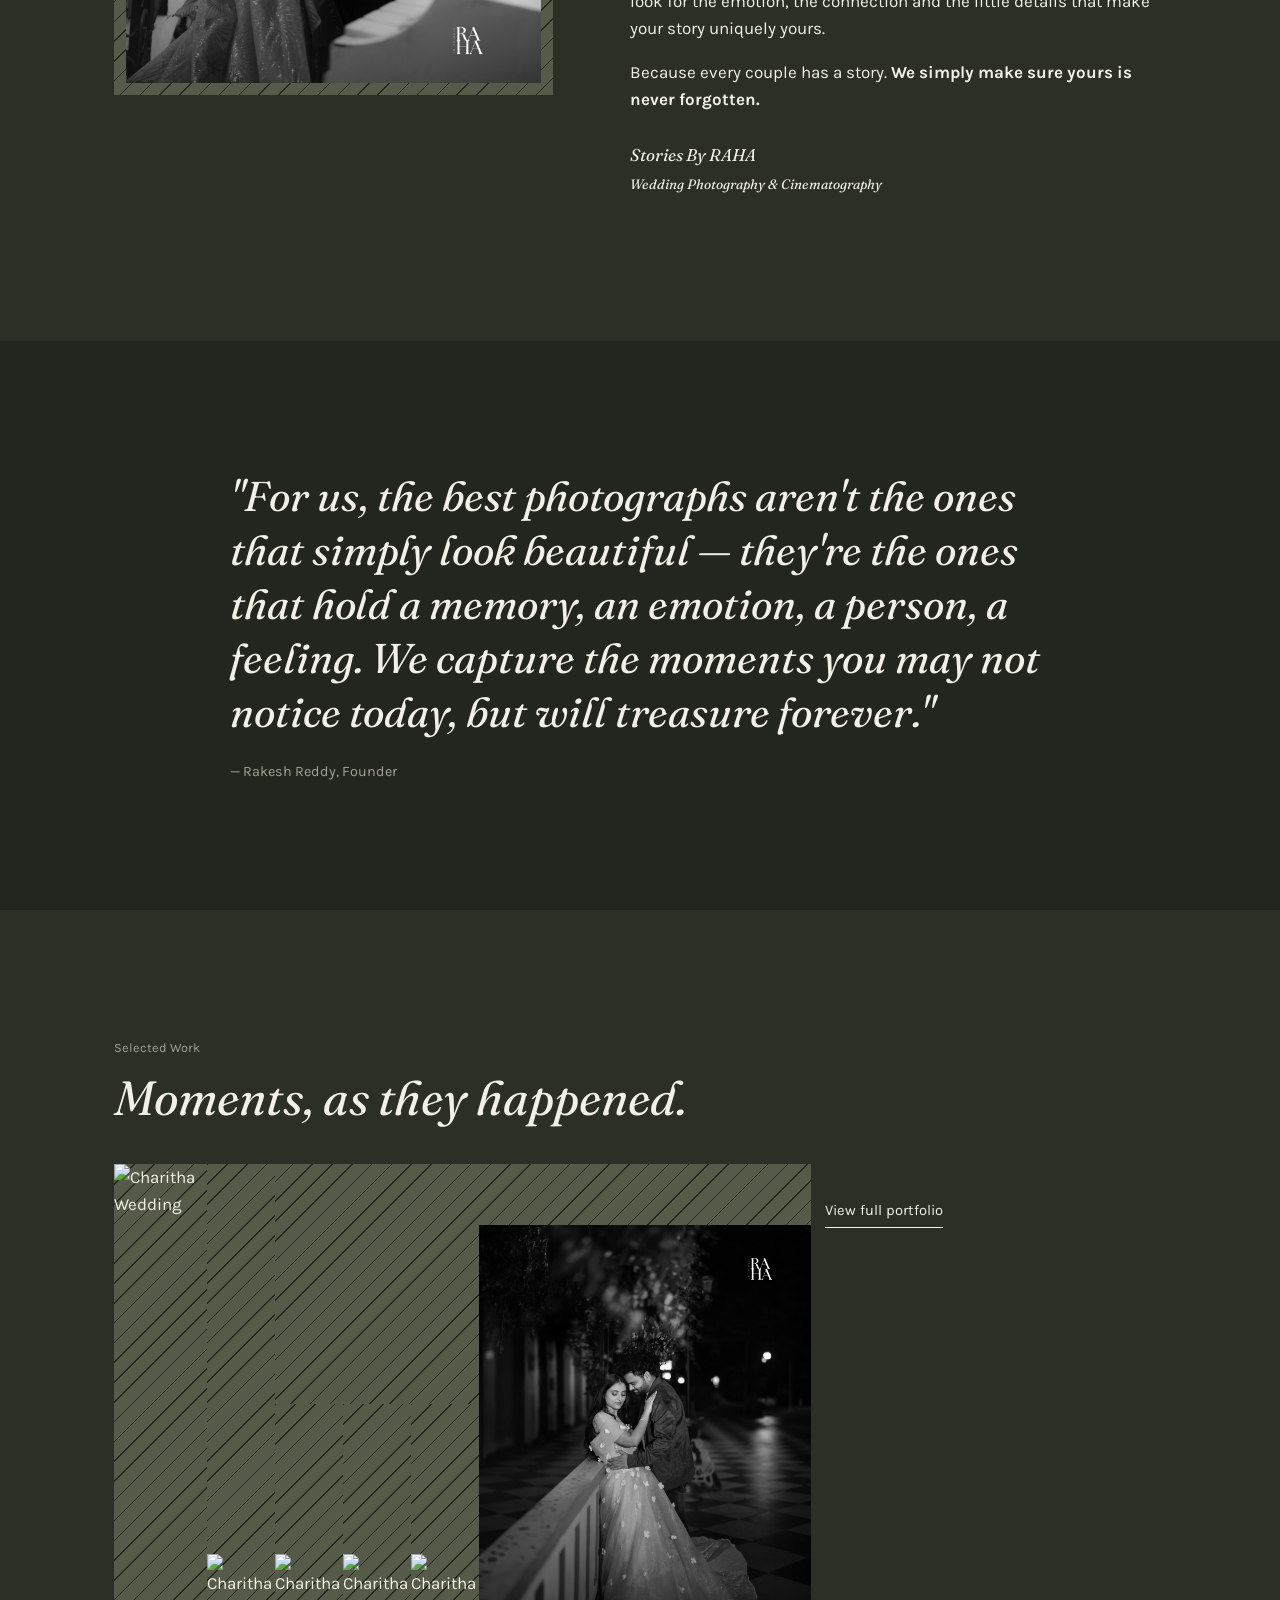
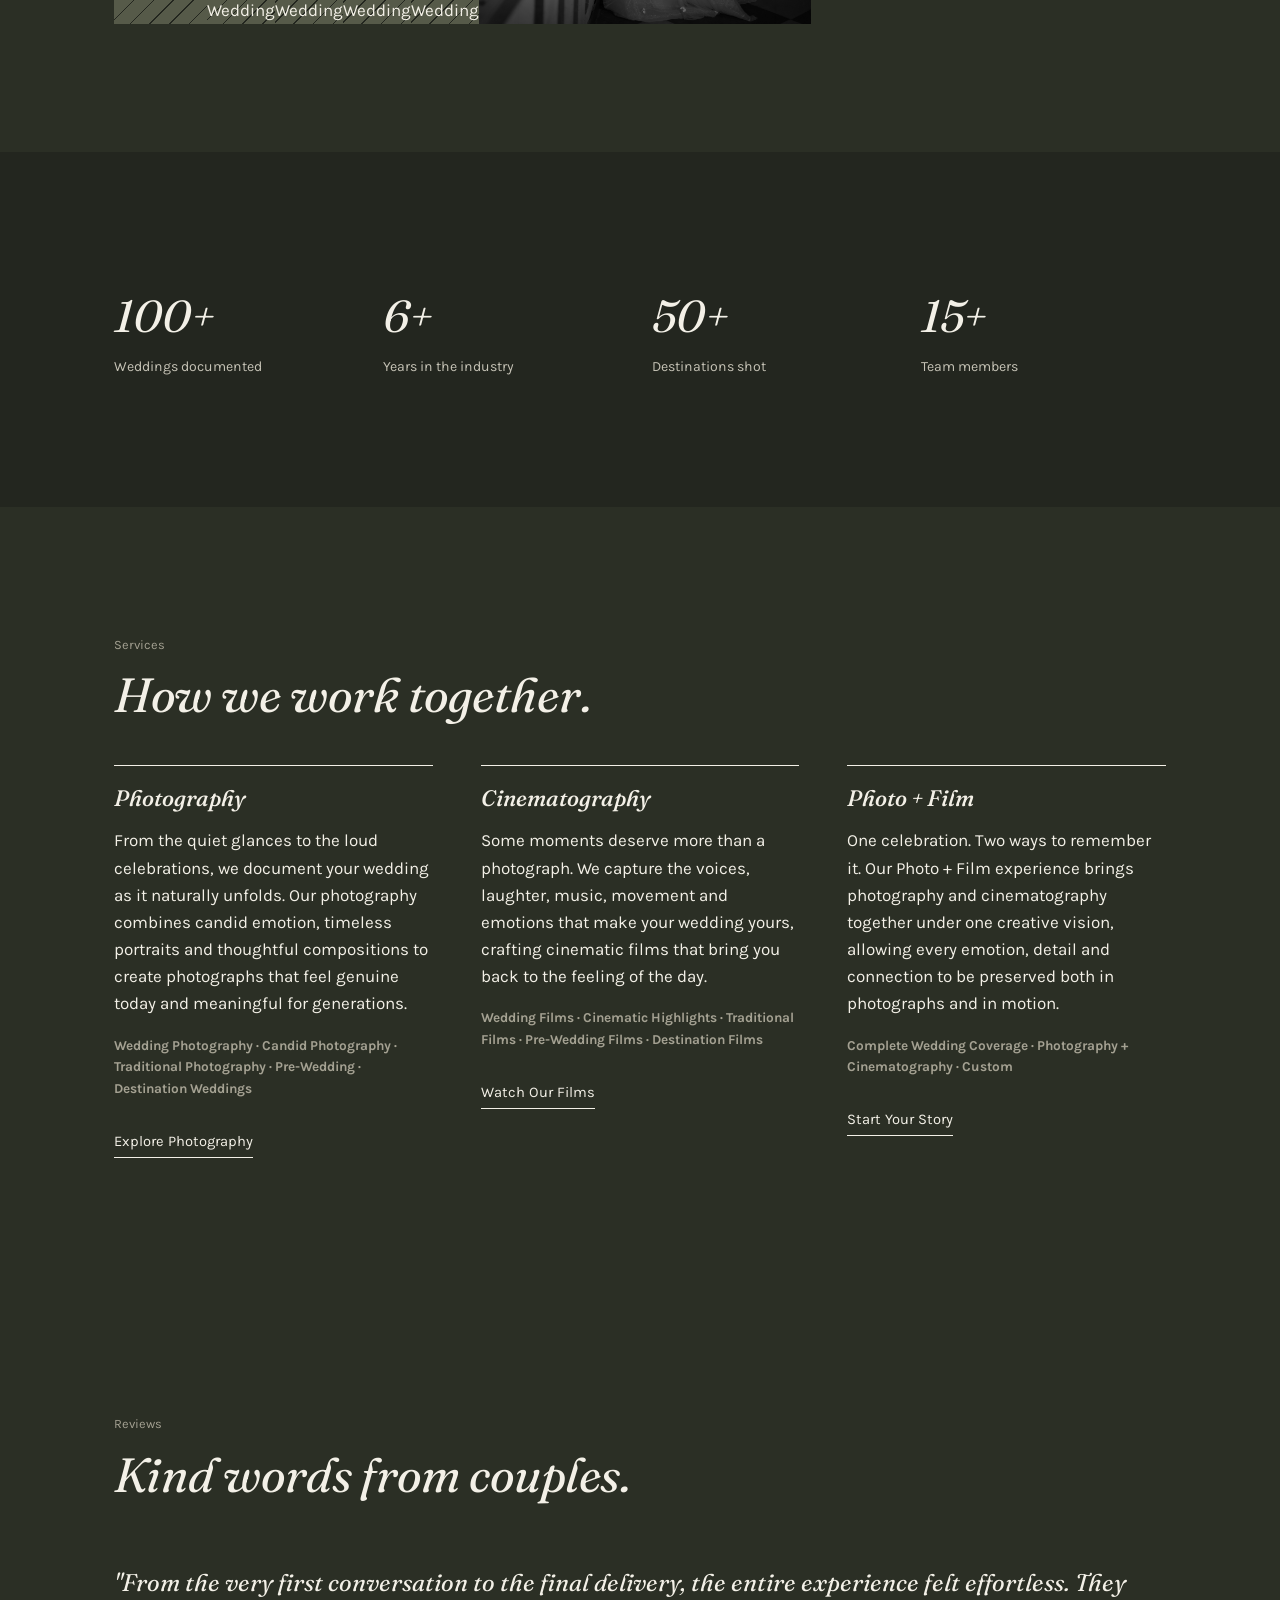
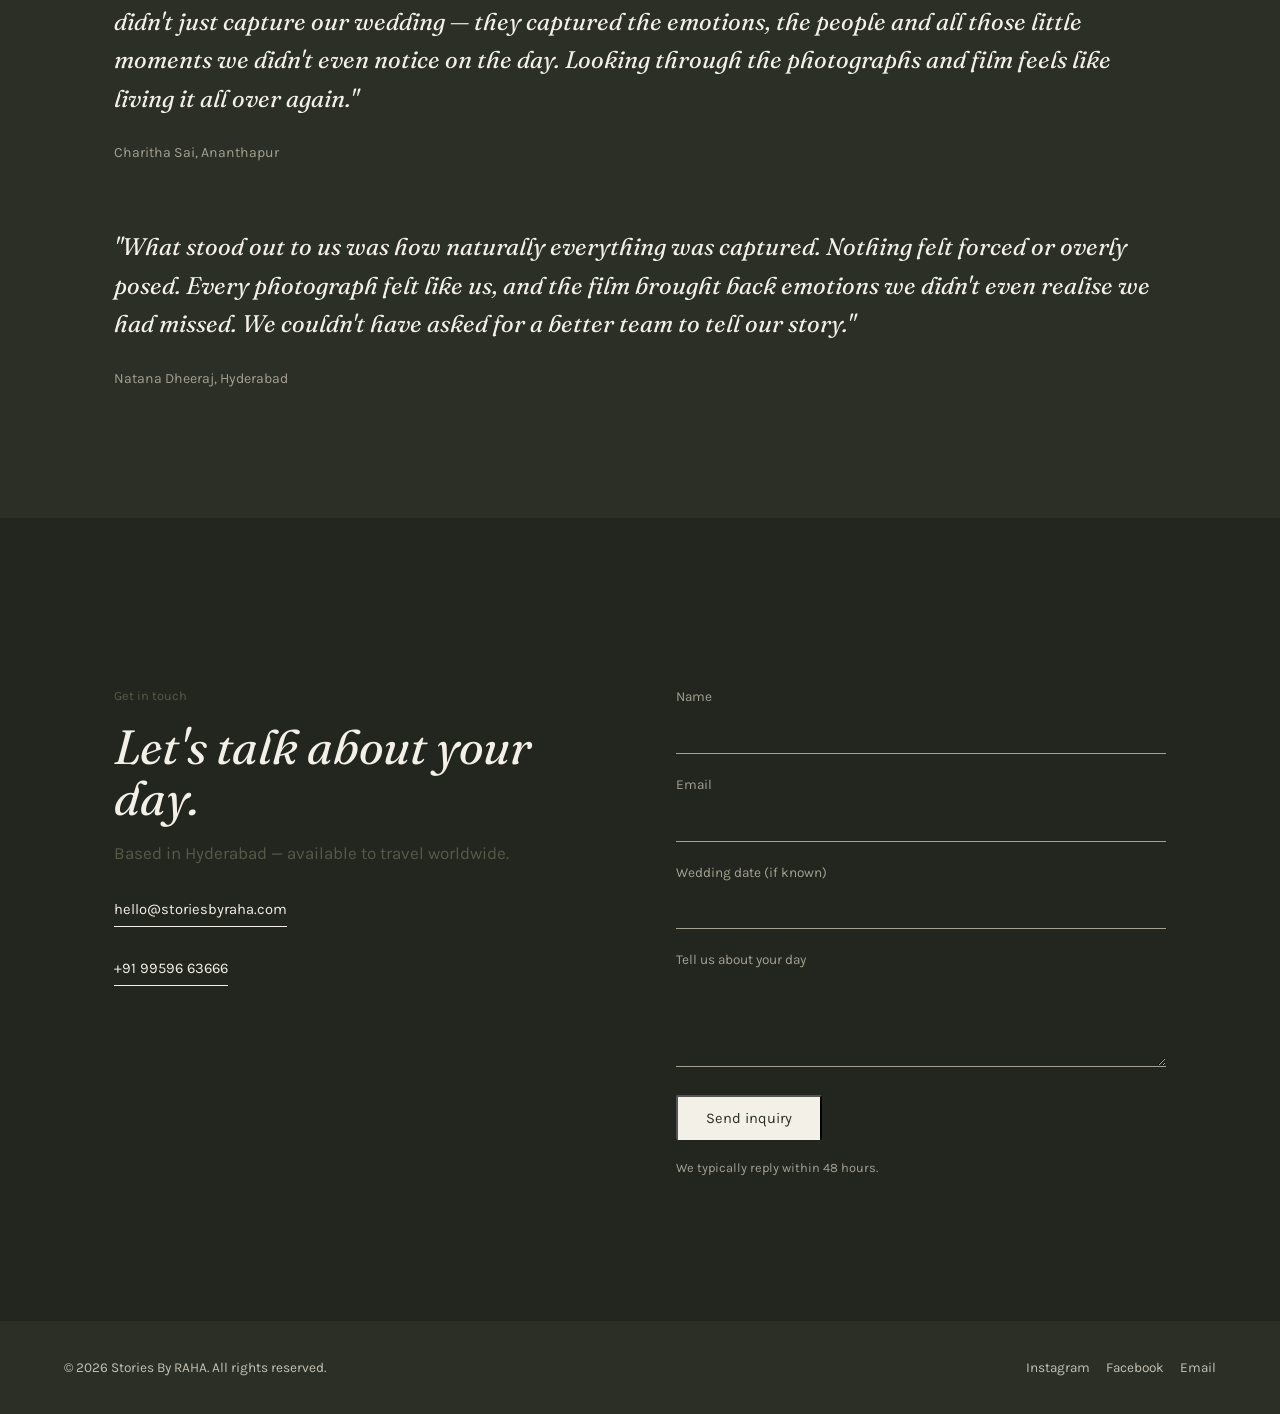
==== commit 9e220235: "Update index.html" ====
--- a/index.html
+++ b/index.html
@@ -95,7 +95,7 @@
 </div>
 
 <div class="portfolio__item portfolio__item--third">
-    <img src="Assets/_Charitha-11.jpg" alt="Charitha Wedding" style="width:100%;height:100%;object-fit:cover;display:block;">
+    <img src="https://raw.githubusercontent.com/storiesbyraha-rahaentertainments/storiesbyraha.com/main/Assets/_Charitha-11.jpg" alt="Charitha Wedding" style="width:100%;height:100%;object-fit:cover;display:block;">
 </div>
 
 <div class="portfolio__item portfolio__item--third">
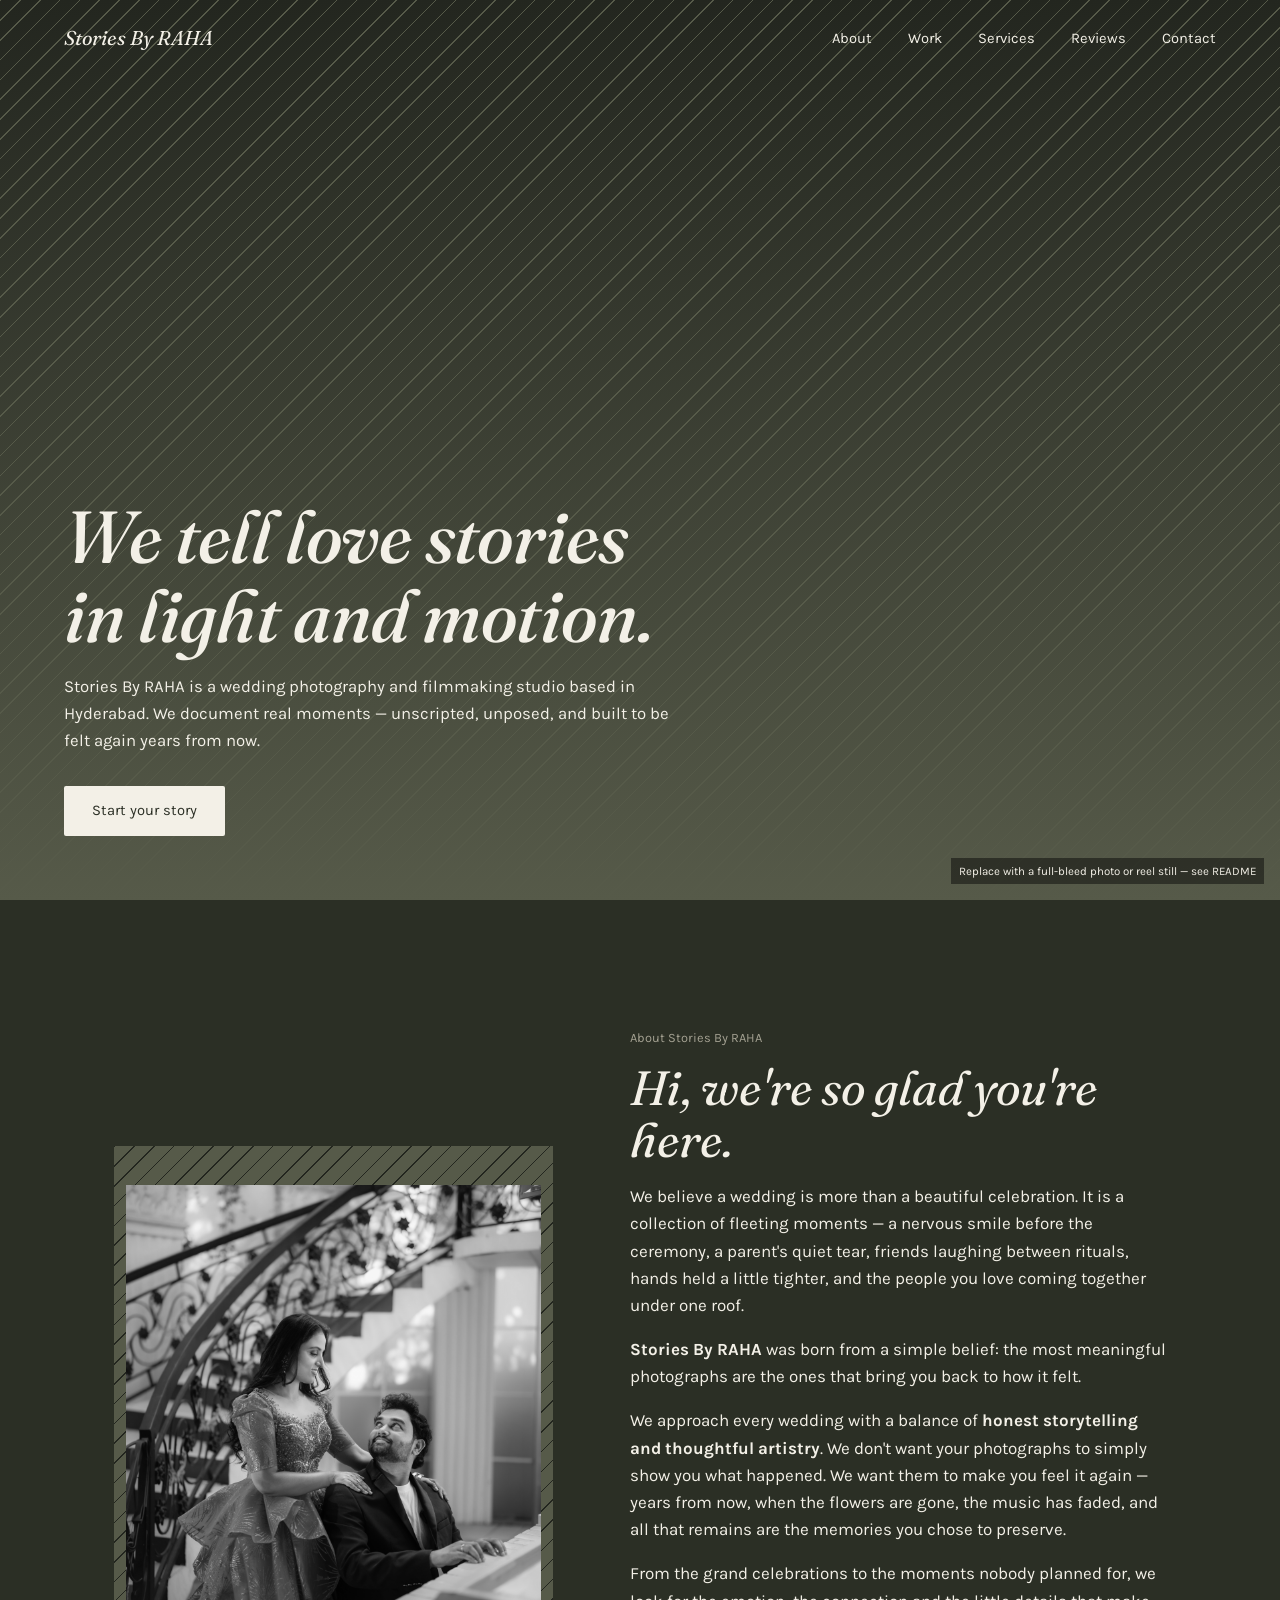
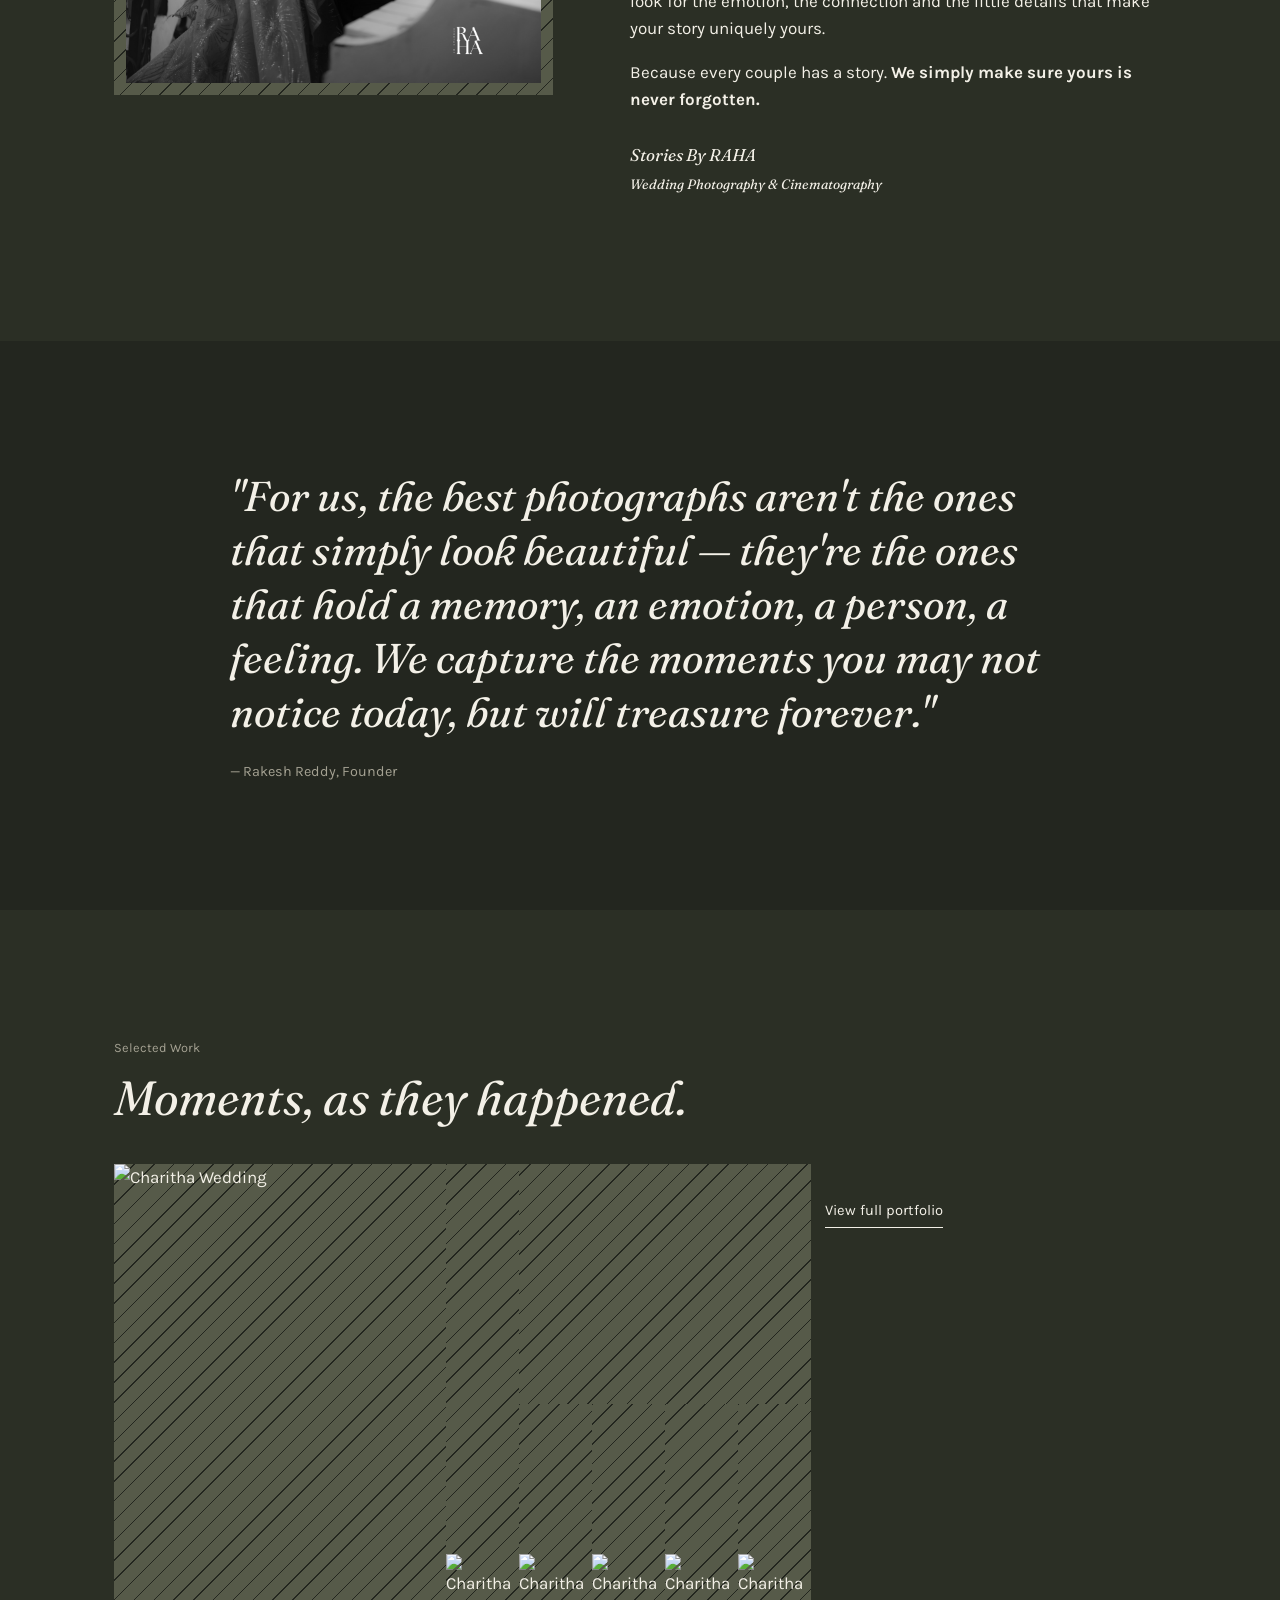
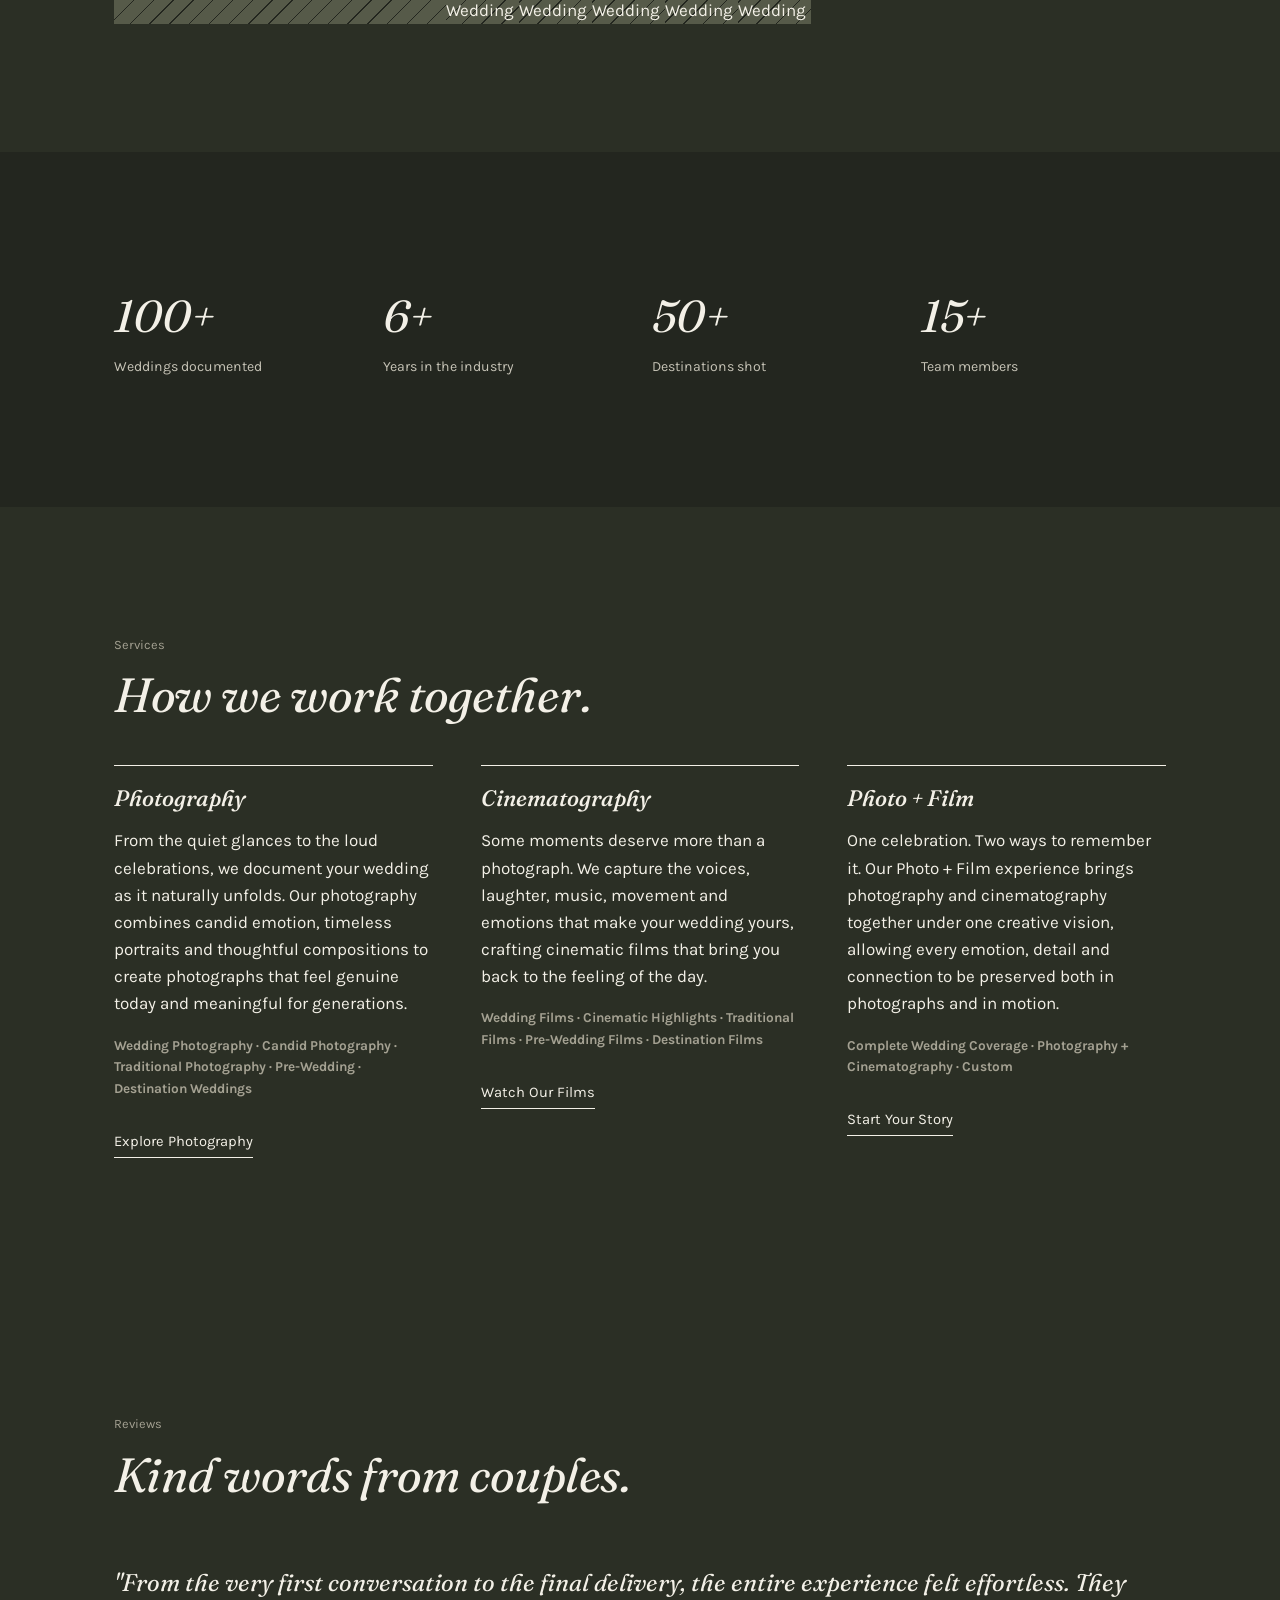
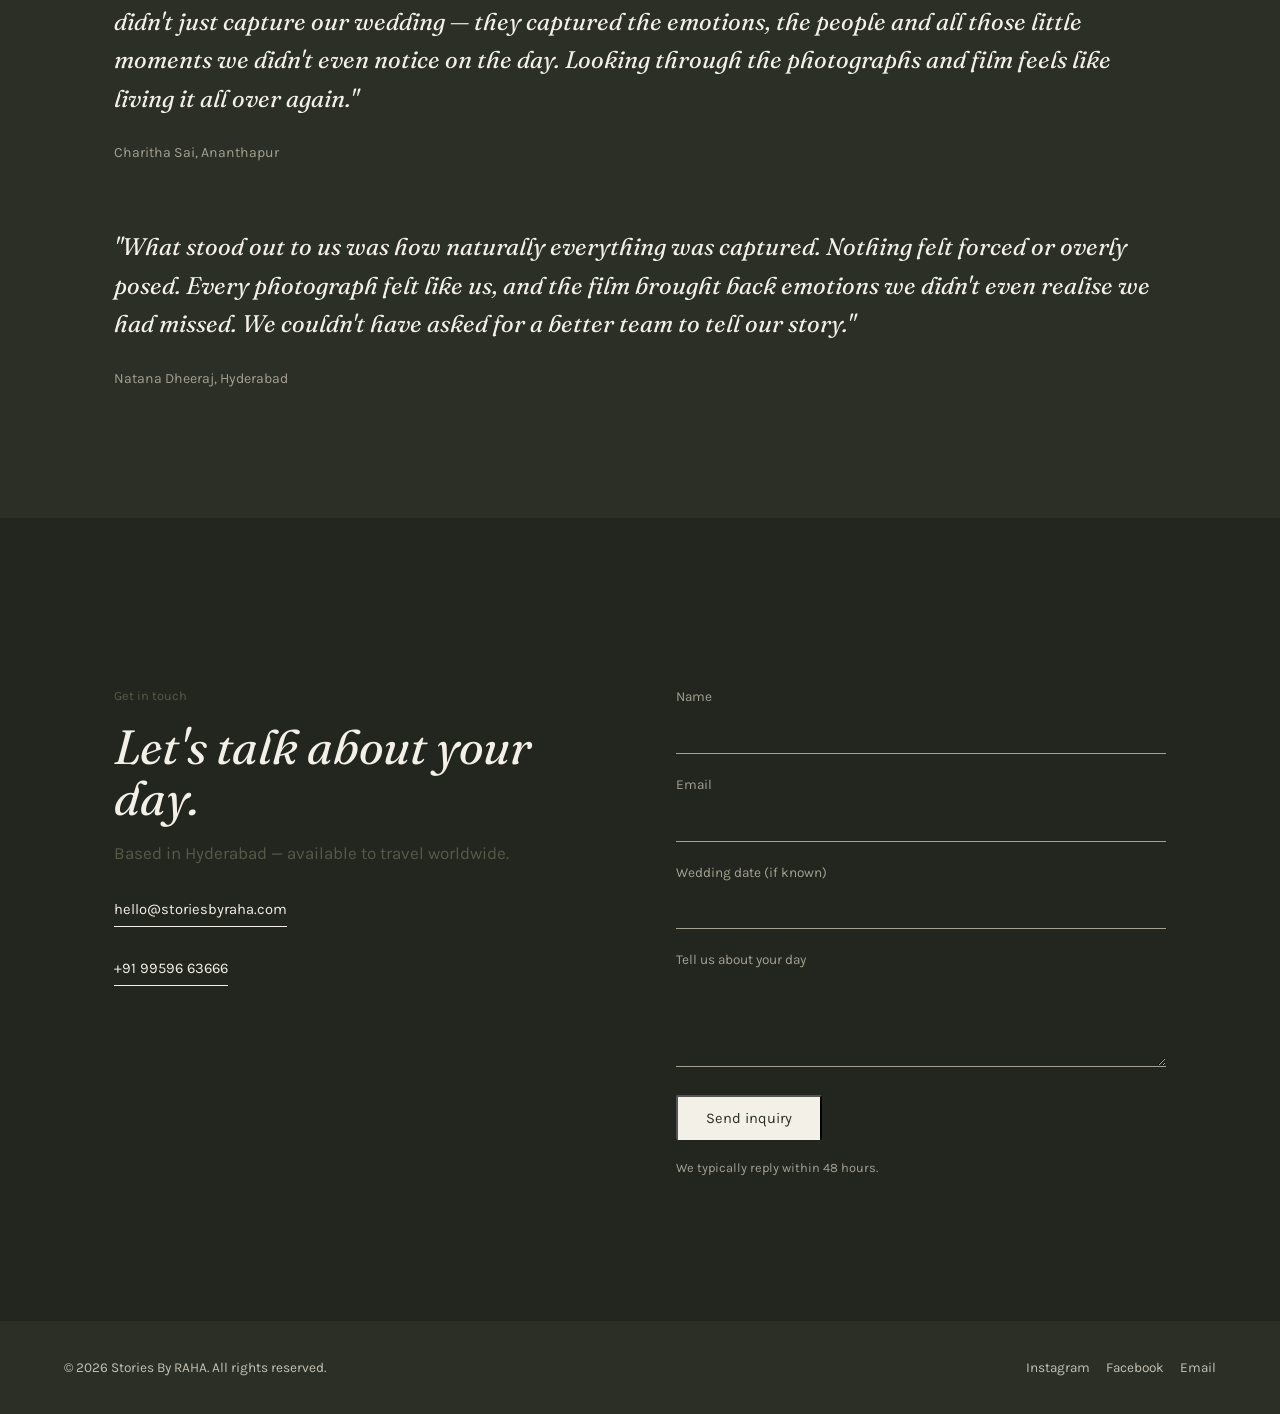
==== commit 7b45cdd7: "Update index.html" ====
--- a/index.html
+++ b/index.html
@@ -99,7 +99,7 @@
 </div>
 
 <div class="portfolio__item portfolio__item--third">
-    <img src="Assets/_Charitha-12.jpg" alt="Charitha Wedding" style="width:100%;height:100%;object-fit:cover;display:block;">
+    <img src="https://raw.githubusercontent.com/storiesbyraha-rahaentertainments/storiesbyraha.com/main/Assets/_Charitha-12.jpg" alt="Charitha Wedding" style="width:100%;height:100%;object-fit:cover;display:block;">
 </div>
     </div>
     <p style="margin-top: 32px;"><a href="#" class="btn">View full portfolio</a></p>
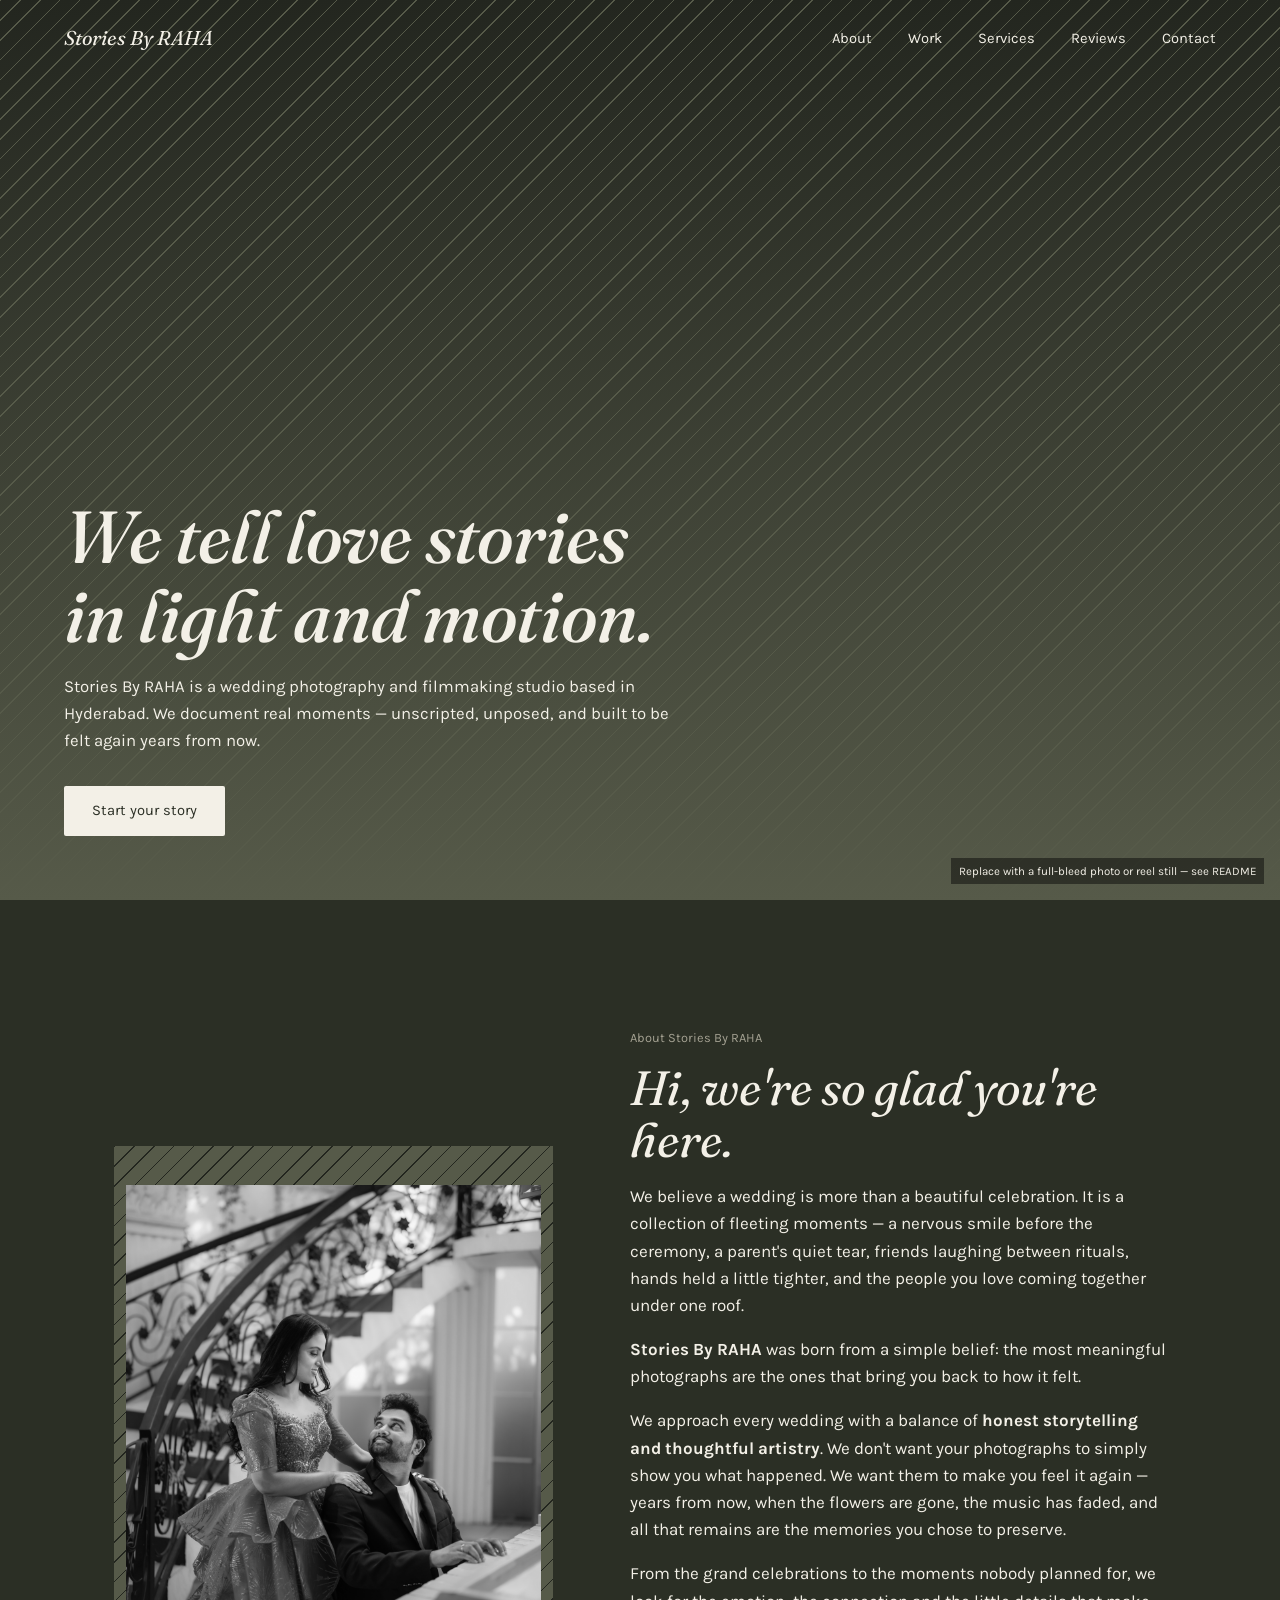
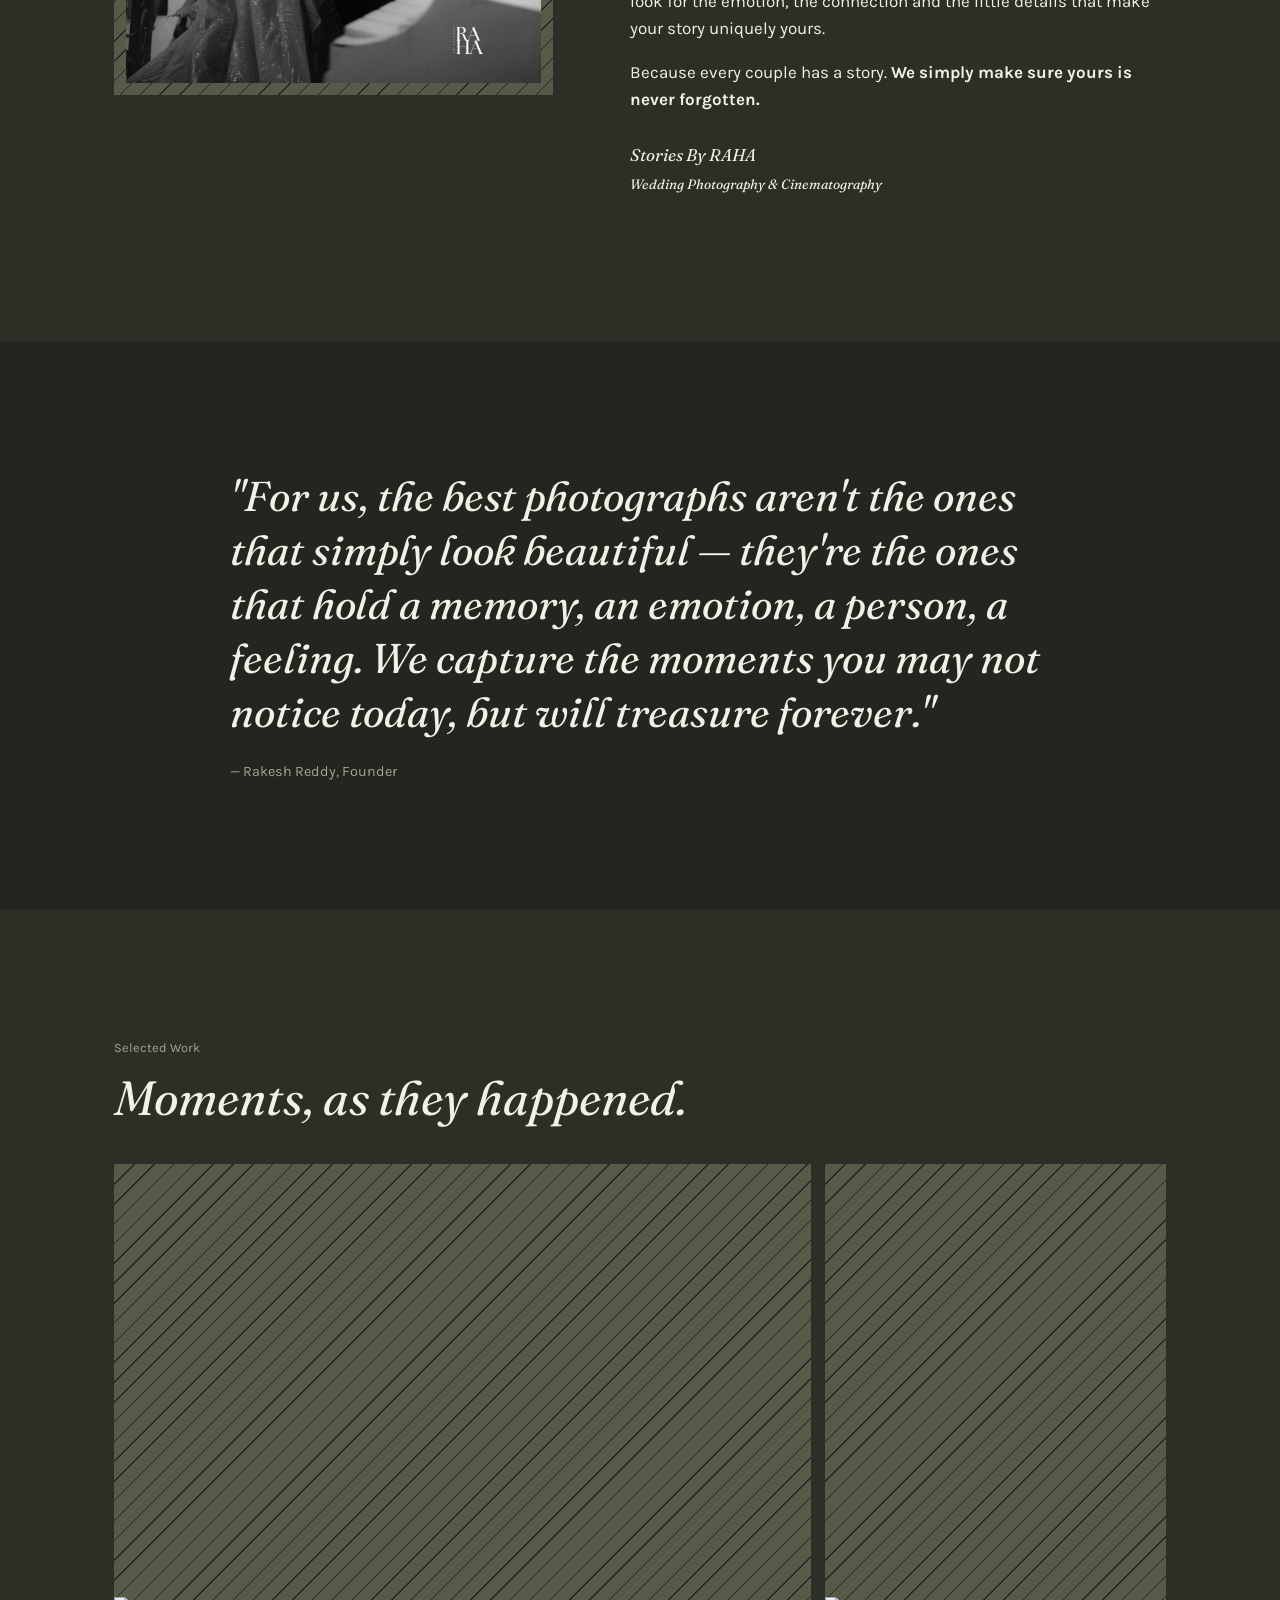
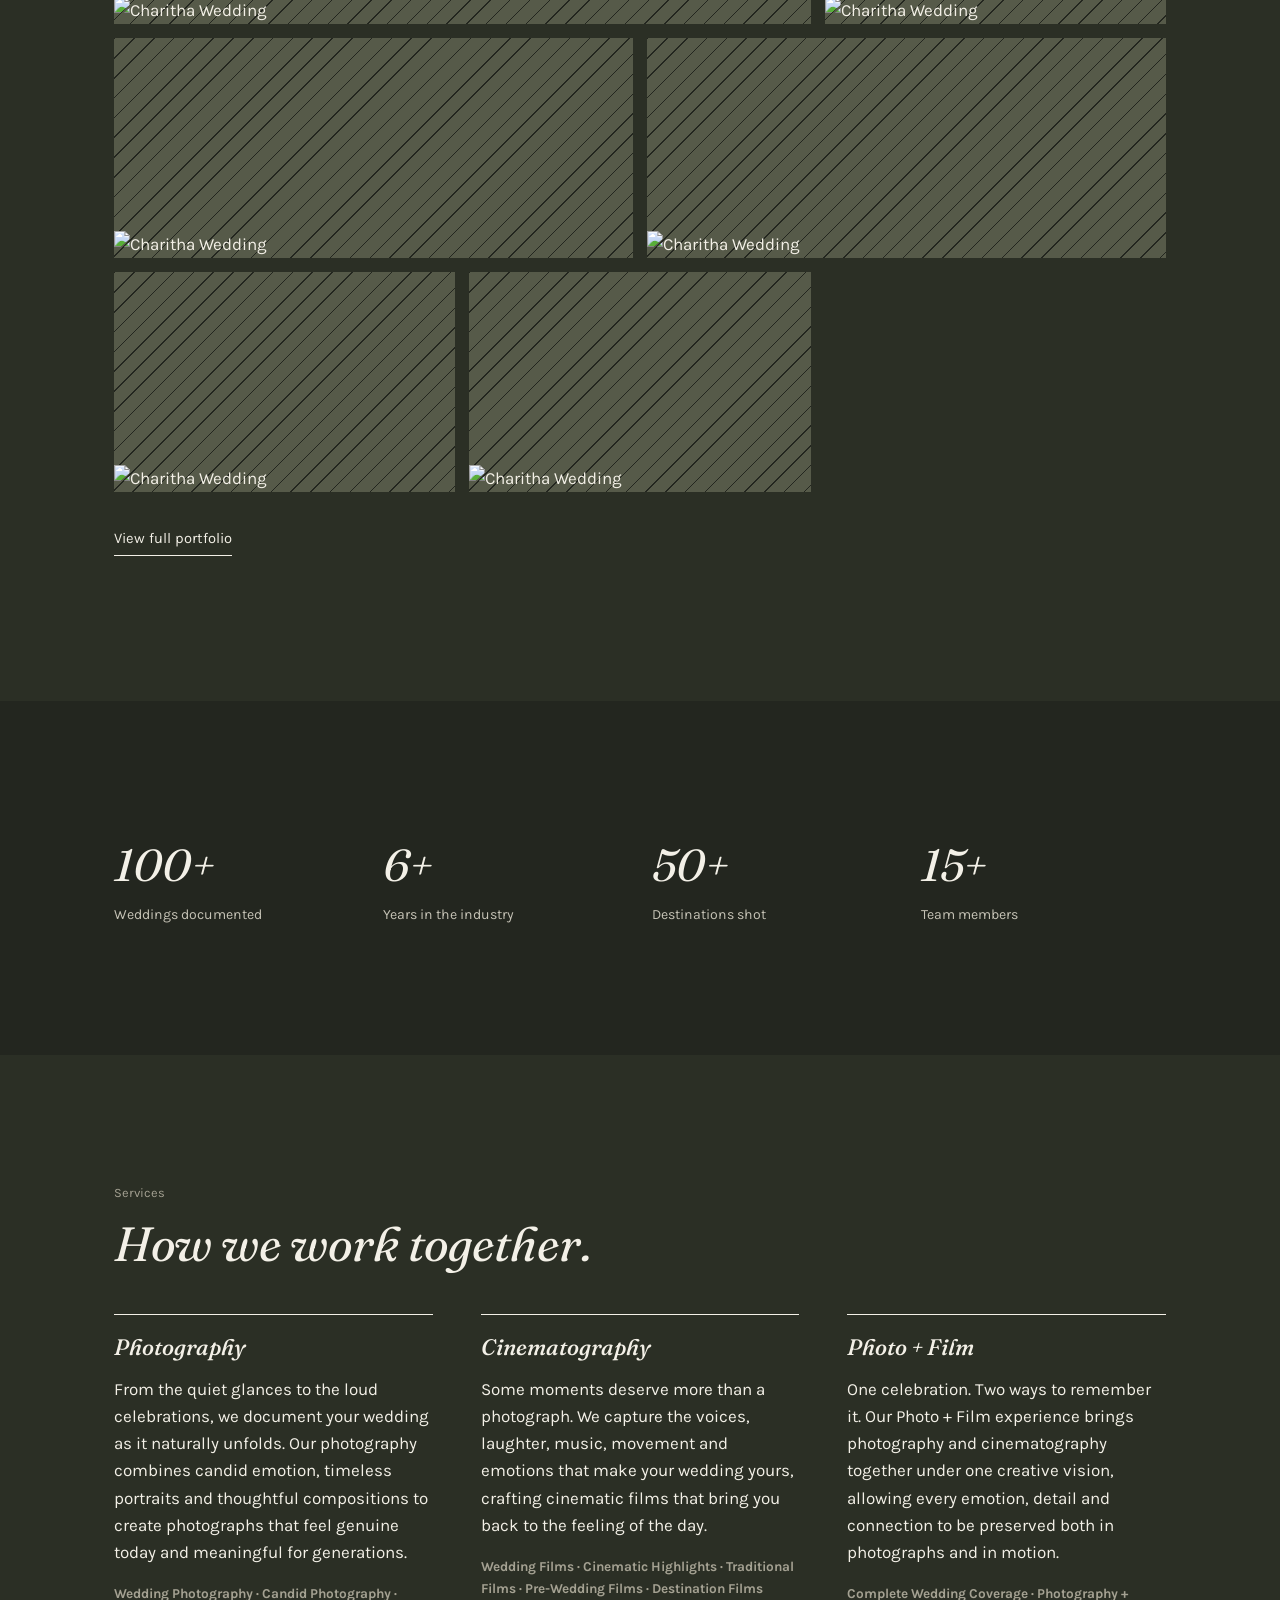
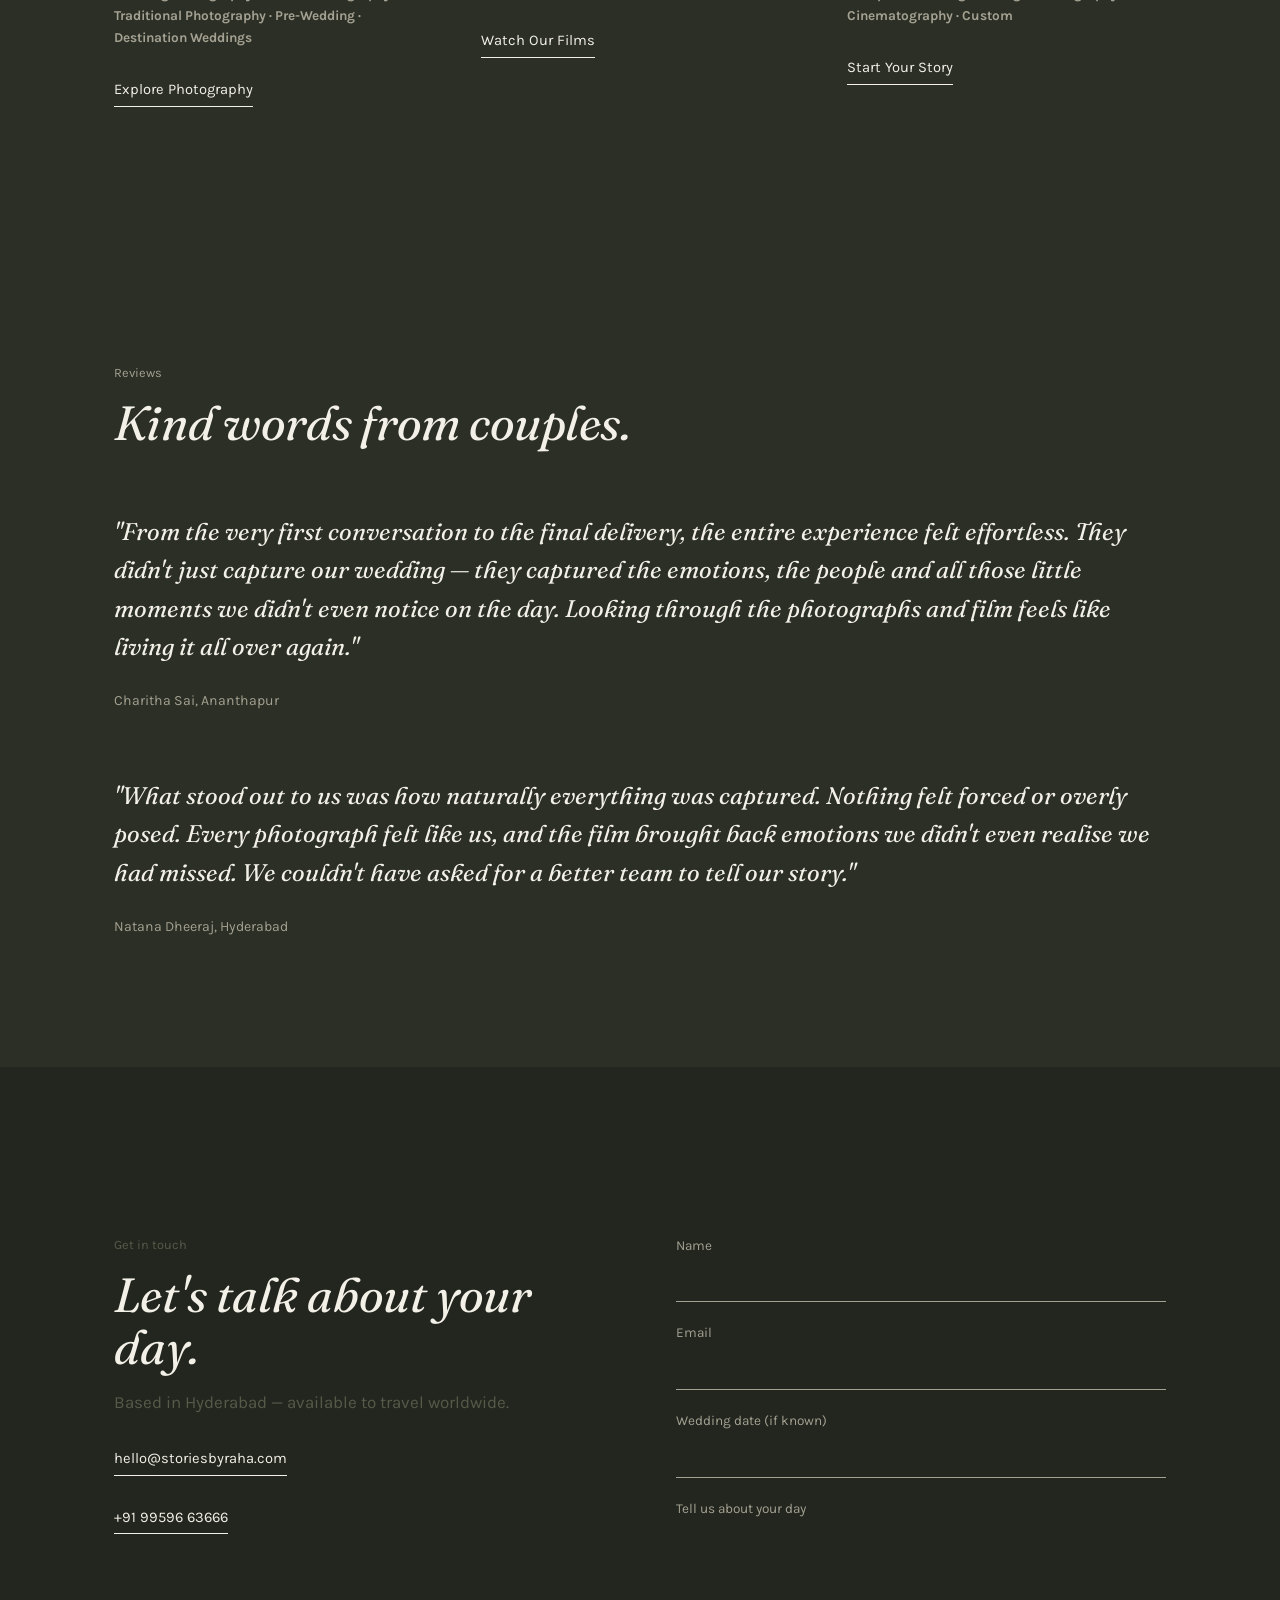
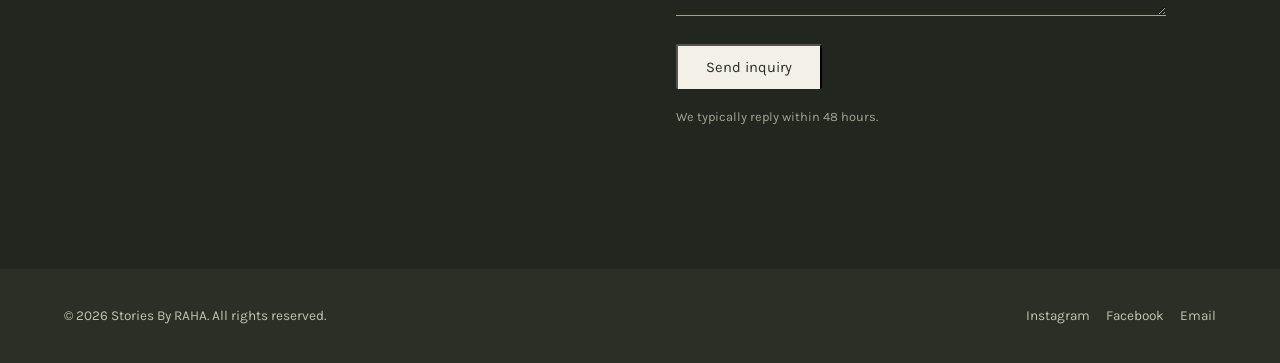
==== commit 00e9653a: "Update index.html" ====
--- a/index.html
+++ b/index.html
@@ -81,7 +81,7 @@
     <div class="portfolio__grid">
       <div class="portfolio__item portfolio__item--wide">
     <img src="https://raw.githubusercontent.com/storiesbyraha-rahaentertainments/storiesbyraha.com/main/Assets/_Charitha-01.jpg" alt="Charitha Wedding" style="width:100%;height:100%;object-fit:cover;display:block;">
-
+      </div>
 <div class="portfolio__item portfolio__item--tall">
     <img src="https://raw.githubusercontent.com/storiesbyraha-rahaentertainments/storiesbyraha.com/main/Assets/_Charitha-03.jpg" alt="Charitha Wedding" style="width:100%;height:100%;object-fit:cover;display:block;">
 </div>
--- a/styles.css
+++ b/styles.css
@@ -445,3 +445,10 @@
 }
 .footer a { text-decoration: none; }
 .footer__social { display: flex; gap: 16px; list-style: none; padding: 0; margin: 0; }
+
+.portfolio__item img {
+  width: 100%;
+  height: auto !important;
+  object-fit: contain !important;
+  display: block;
+}
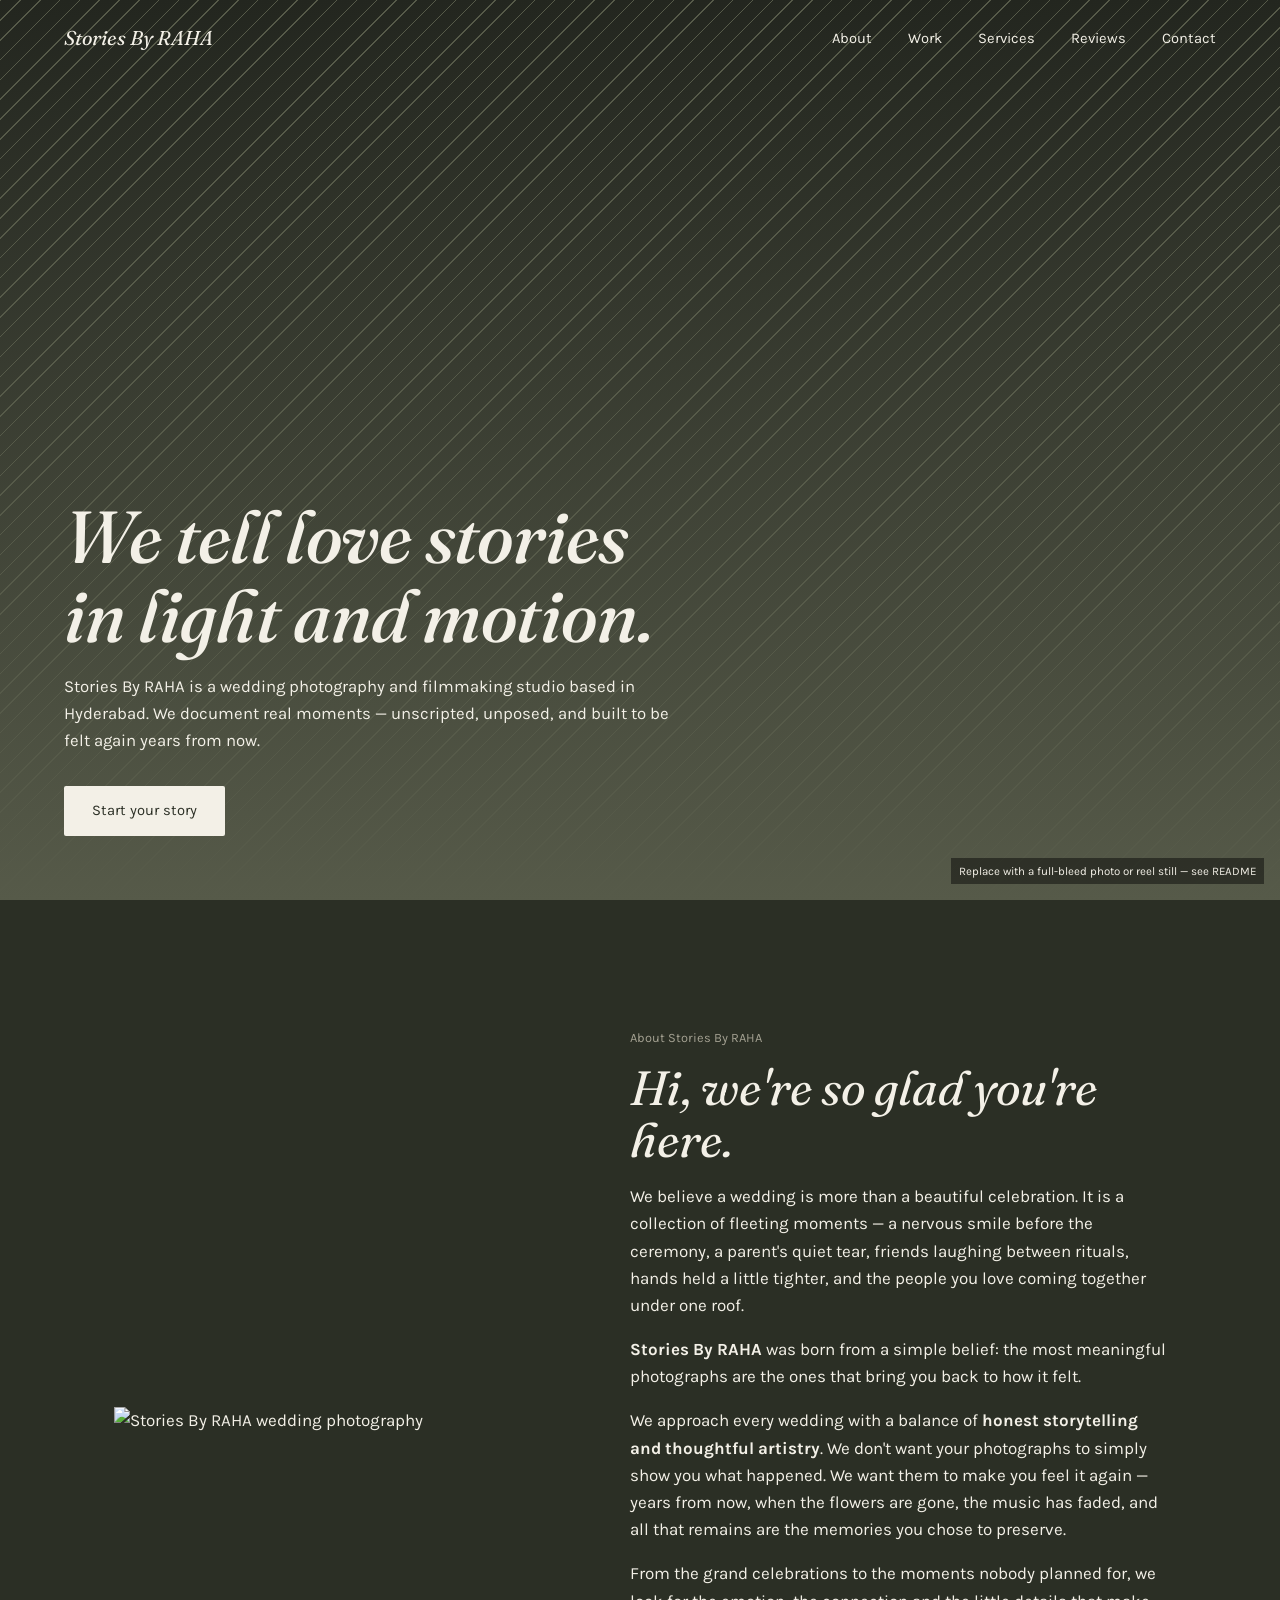
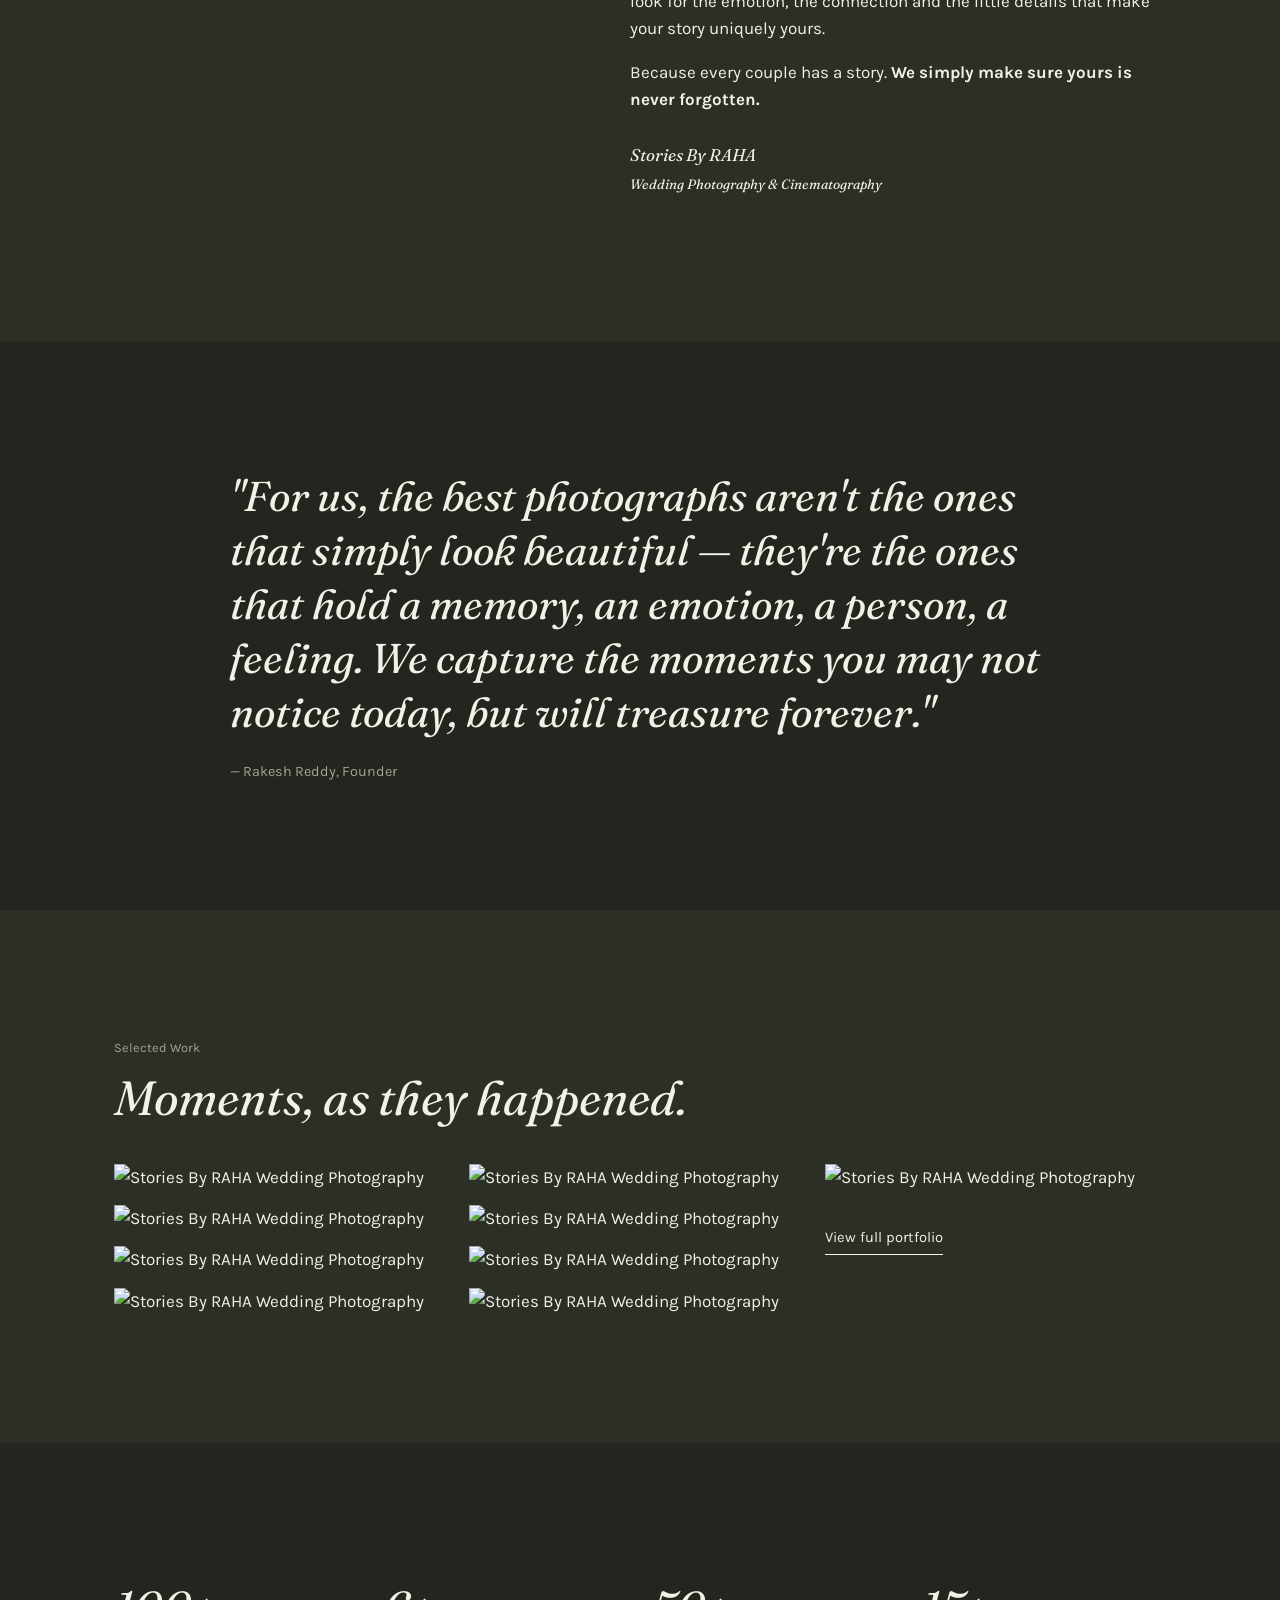
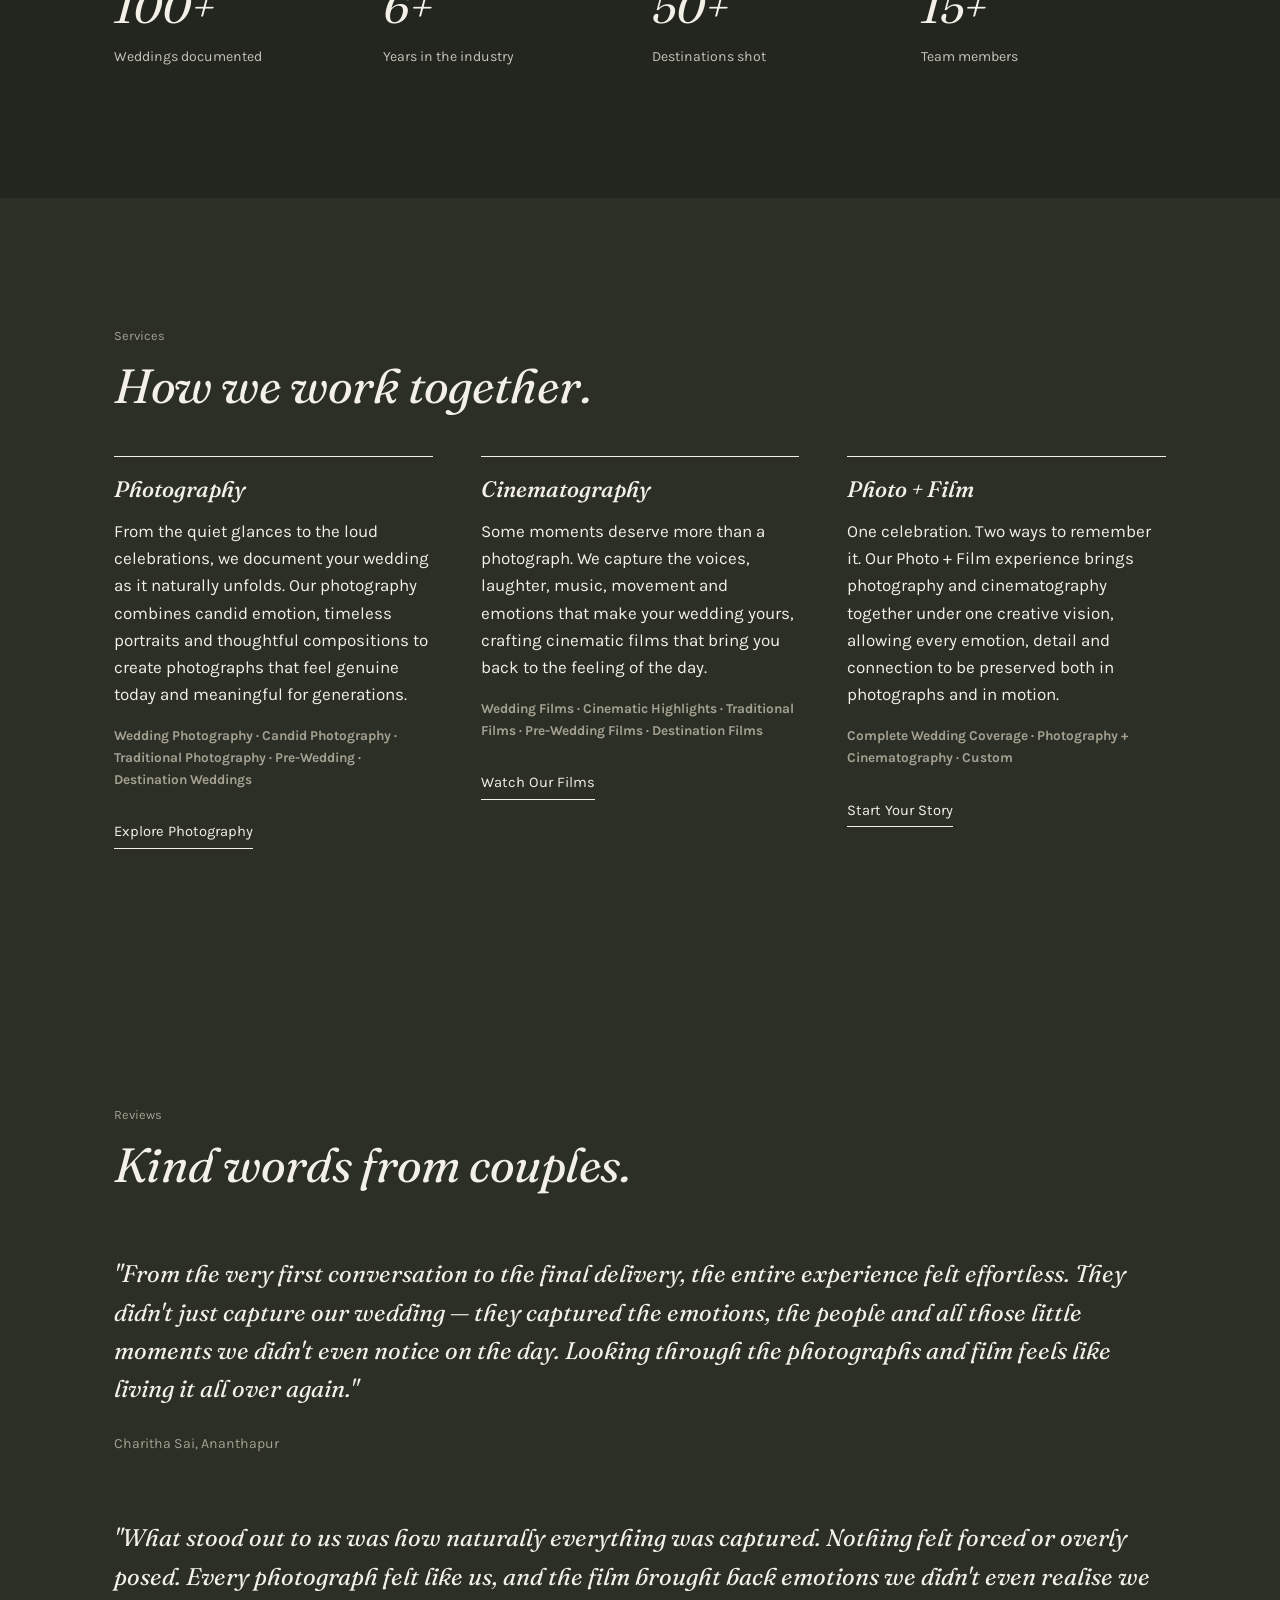
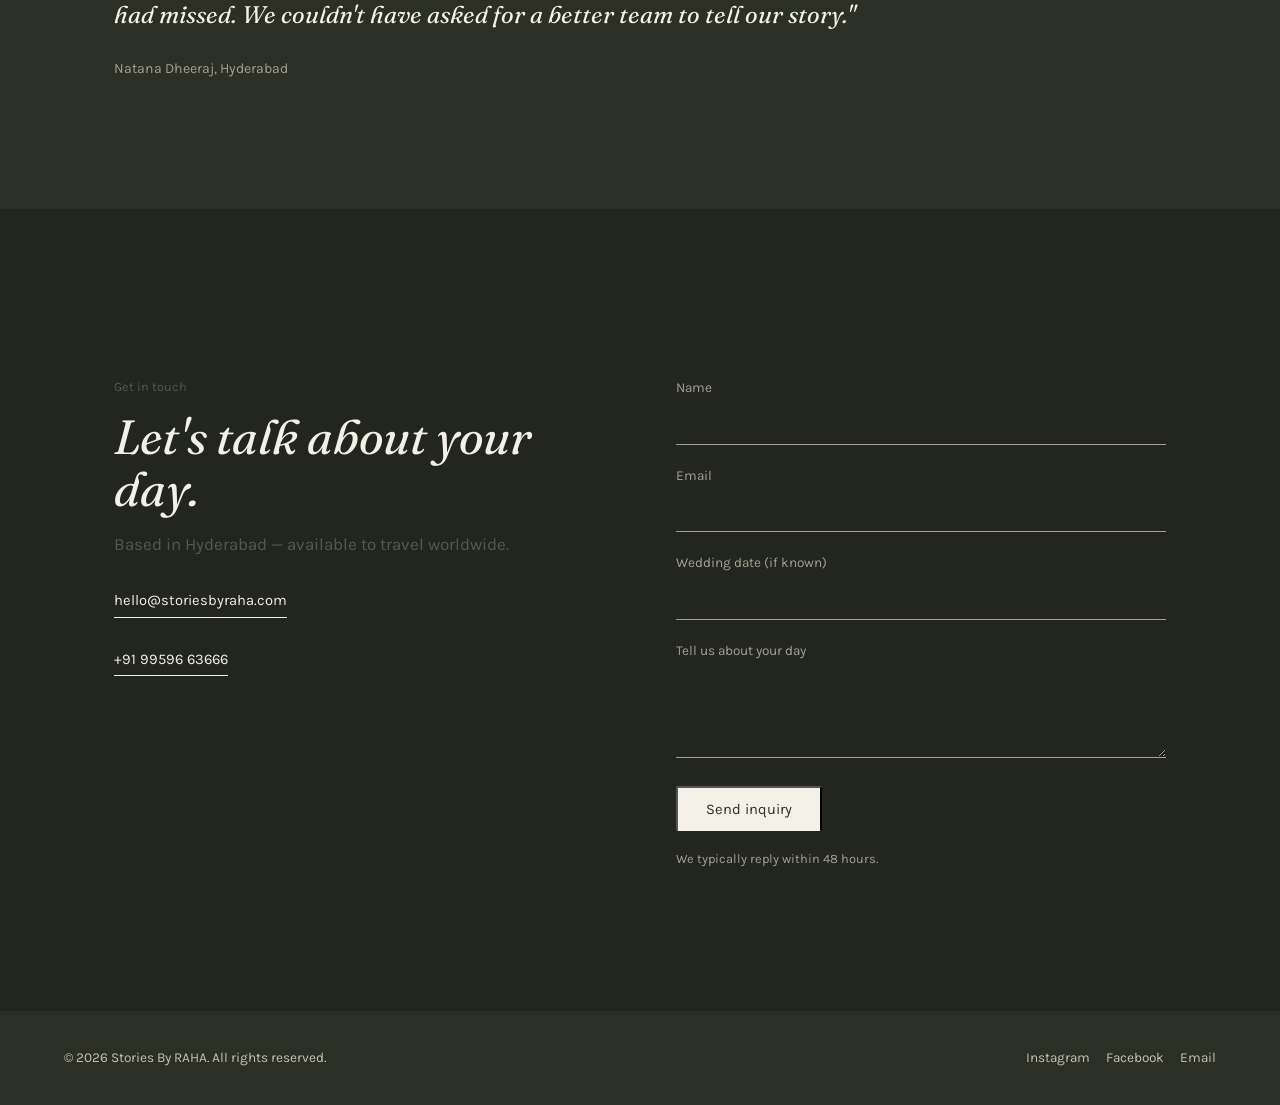
==== commit b38c67fc: "Update index.html" ====
--- a/index.html
+++ b/index.html
@@ -79,29 +79,41 @@
     <p class="section-label">Selected Work</p>
     <h2>Moments, as they happened.</h2>
     <div class="portfolio__grid">
-      <div class="portfolio__item portfolio__item--wide">
-    <img src="https://raw.githubusercontent.com/storiesbyraha-rahaentertainments/storiesbyraha.com/main/Assets/_Charitha-01.jpg" alt="Charitha Wedding" style="width:100%;height:100%;object-fit:cover;display:block;">
-      </div>
-<div class="portfolio__item portfolio__item--tall">
-    <img src="https://raw.githubusercontent.com/storiesbyraha-rahaentertainments/storiesbyraha.com/main/Assets/_Charitha-03.jpg" alt="Charitha Wedding" style="width:100%;height:100%;object-fit:cover;display:block;">
-</div>
-
-<div class="portfolio__item portfolio__item--half">
-    <img src="https://raw.githubusercontent.com/storiesbyraha-rahaentertainments/storiesbyraha.com/main/Assets/_Charitha-06.jpg" alt="Charitha Wedding" style="width:100%;height:100%;object-fit:cover;display:block;">
-</div>
-
-<div class="portfolio__item portfolio__item--half">
-    <img src="https://raw.githubusercontent.com/storiesbyraha-rahaentertainments/storiesbyraha.com/main/Assets/_Charitha-07.jpg" alt="Charitha Wedding" style="width:100%;height:100%;object-fit:cover;display:block;">
-</div>
-
-<div class="portfolio__item portfolio__item--third">
-    <img src="https://raw.githubusercontent.com/storiesbyraha-rahaentertainments/storiesbyraha.com/main/Assets/_Charitha-11.jpg" alt="Charitha Wedding" style="width:100%;height:100%;object-fit:cover;display:block;">
-</div>
-
-<div class="portfolio__item portfolio__item--third">
-    <img src="https://raw.githubusercontent.com/storiesbyraha-rahaentertainments/storiesbyraha.com/main/Assets/_Charitha-12.jpg" alt="Charitha Wedding" style="width:100%;height:100%;object-fit:cover;display:block;">
-</div>
-    </div>
+      <div class="portfolio__item">
+  <img src="https://raw.githubusercontent.com/storiesbyraha-rahaentertainments/storiesbyraha.com/main/1%20%281%29.jpg" alt="Stories By RAHA Wedding Photography">
+</div>
+
+<div class="portfolio__item">
+  <img src="https://raw.githubusercontent.com/storiesbyraha-rahaentertainments/storiesbyraha.com/main/2%20%281%29.jpg" alt="Stories By RAHA Wedding Photography">
+</div>
+
+<div class="portfolio__item">
+  <img src="https://raw.githubusercontent.com/storiesbyraha-rahaentertainments/storiesbyraha.com/main/3%20%281%29.JPG" alt="Stories By RAHA Wedding Photography">
+</div>
+
+<div class="portfolio__item">
+  <img src="https://raw.githubusercontent.com/storiesbyraha-rahaentertainments/storiesbyraha.com/main/4%20%281%29.JPG" alt="Stories By RAHA Wedding Photography">
+</div>
+
+<div class="portfolio__item">
+  <img src="https://raw.githubusercontent.com/storiesbyraha-rahaentertainments/storiesbyraha.com/main/5%20%281%29.jpg" alt="Stories By RAHA Wedding Photography">
+</div>
+
+<div class="portfolio__item">
+  <img src="https://raw.githubusercontent.com/storiesbyraha-rahaentertainments/storiesbyraha.com/main/6%20%281%29.jpg" alt="Stories By RAHA Wedding Photography">
+</div>
+
+<div class="portfolio__item">
+  <img src="https://raw.githubusercontent.com/storiesbyraha-rahaentertainments/storiesbyraha.com/main/7%20%281%29.jpg" alt="Stories By RAHA Wedding Photography">
+</div>
+
+<div class="portfolio__item">
+  <img src="https://raw.githubusercontent.com/storiesbyraha-rahaentertainments/storiesbyraha.com/main/8%20%281%29.jpg" alt="Stories By RAHA Wedding Photography">
+</div>
+
+<div class="portfolio__item">
+  <img src="https://raw.githubusercontent.com/storiesbyraha-rahaentertainments/storiesbyraha.com/main/9%20%281%29.jpg" alt="Stories By RAHA Wedding Photography">
+</div>
     <p style="margin-top: 32px;"><a href="#" class="btn">View full portfolio</a></p>
   </section>
 
--- a/styles.css
+++ b/styles.css
@@ -236,8 +236,10 @@
 }
 .about__photo {
   aspect-ratio: 4 / 5;
-  background: repeating-linear-gradient(135deg, var(--paper-deep) 0 1px, transparent 1px 14px), var(--stone);
-  display: flex; align-items: flex-end; padding: 12px;
+  background: none;
+  display: flex;
+  align-items: flex-end;
+  padding: 0;
 }
 .about__photo span {
   font-size: 0.72rem;
@@ -284,34 +286,40 @@
    PORTFOLIO — varied-size grid, not uniform cards
    ========================================================== */
 .portfolio__grid {
-  display: grid;
-  grid-template-columns: repeat(6, 1fr);
-  gap: 14px;
+  columns: 3 320px;
+  column-gap: 14px;
   margin-top: 40px;
 }
-.portfolio__item {
-  position: relative;
-  background: repeating-linear-gradient(135deg, var(--paper-deep) 0 1px, transparent 1px 14px), var(--stone);
-  min-height: 220px;
-  display: flex;
-  align-items: flex-end;
-}
-.portfolio__item span {
-  font-size: 0.78rem;
-  padding: 12px;
-  color: var(--ink);
-}
-.portfolio__item--wide { grid-column: span 4; }
-.portfolio__item--tall { grid-column: span 2; min-height: 460px; }
-.portfolio__item--half { grid-column: span 3; }
-.portfolio__item--third { grid-column: span 2; }
+
+.portfolio__item,
+.portfolio__item--wide,
+.portfolio__item--tall,
+.portfolio__item--half,
+.portfolio__item--third {
+  display: block;
+  width: 100%;
+  margin: 0 0 14px;
+  break-inside: avoid;
+}
+
+.portfolio__item img {
+  width: 100%;
+  height: auto !important;
+  object-fit: contain !important;
+  display: block;
+}
 
 @media (max-width: 860px) {
-  .portfolio__grid { grid-template-columns: repeat(2, 1fr); }
-  .portfolio__item, .portfolio__item--wide, .portfolio__item--tall,
-  .portfolio__item--half, .portfolio__item--third { grid-column: span 2; min-height: 260px; }
-}
-
+  .portfolio__grid {
+    columns: 2 260px;
+  }
+}
+
+@media (max-width: 600px) {
+  .portfolio__grid {
+    columns: 1;
+  }
+}
 /* ==========================================================
    SERVICES
    ========================================================== */
@@ -452,3 +460,23 @@
   object-fit: contain !important;
   display: block;
 }
+.about__photo img {
+  width: 100%;
+  height: 100%;
+  object-fit: cover;
+  display: block;
+}
+@media (min-width: 781px) {
+  .about__photo {
+    aspect-ratio: auto;
+    padding: 0;
+    background: none;
+  }
+
+  .about__photo img {
+    width: 100%;
+    height: auto;
+    object-fit: contain;
+    display: block;
+  }
+}
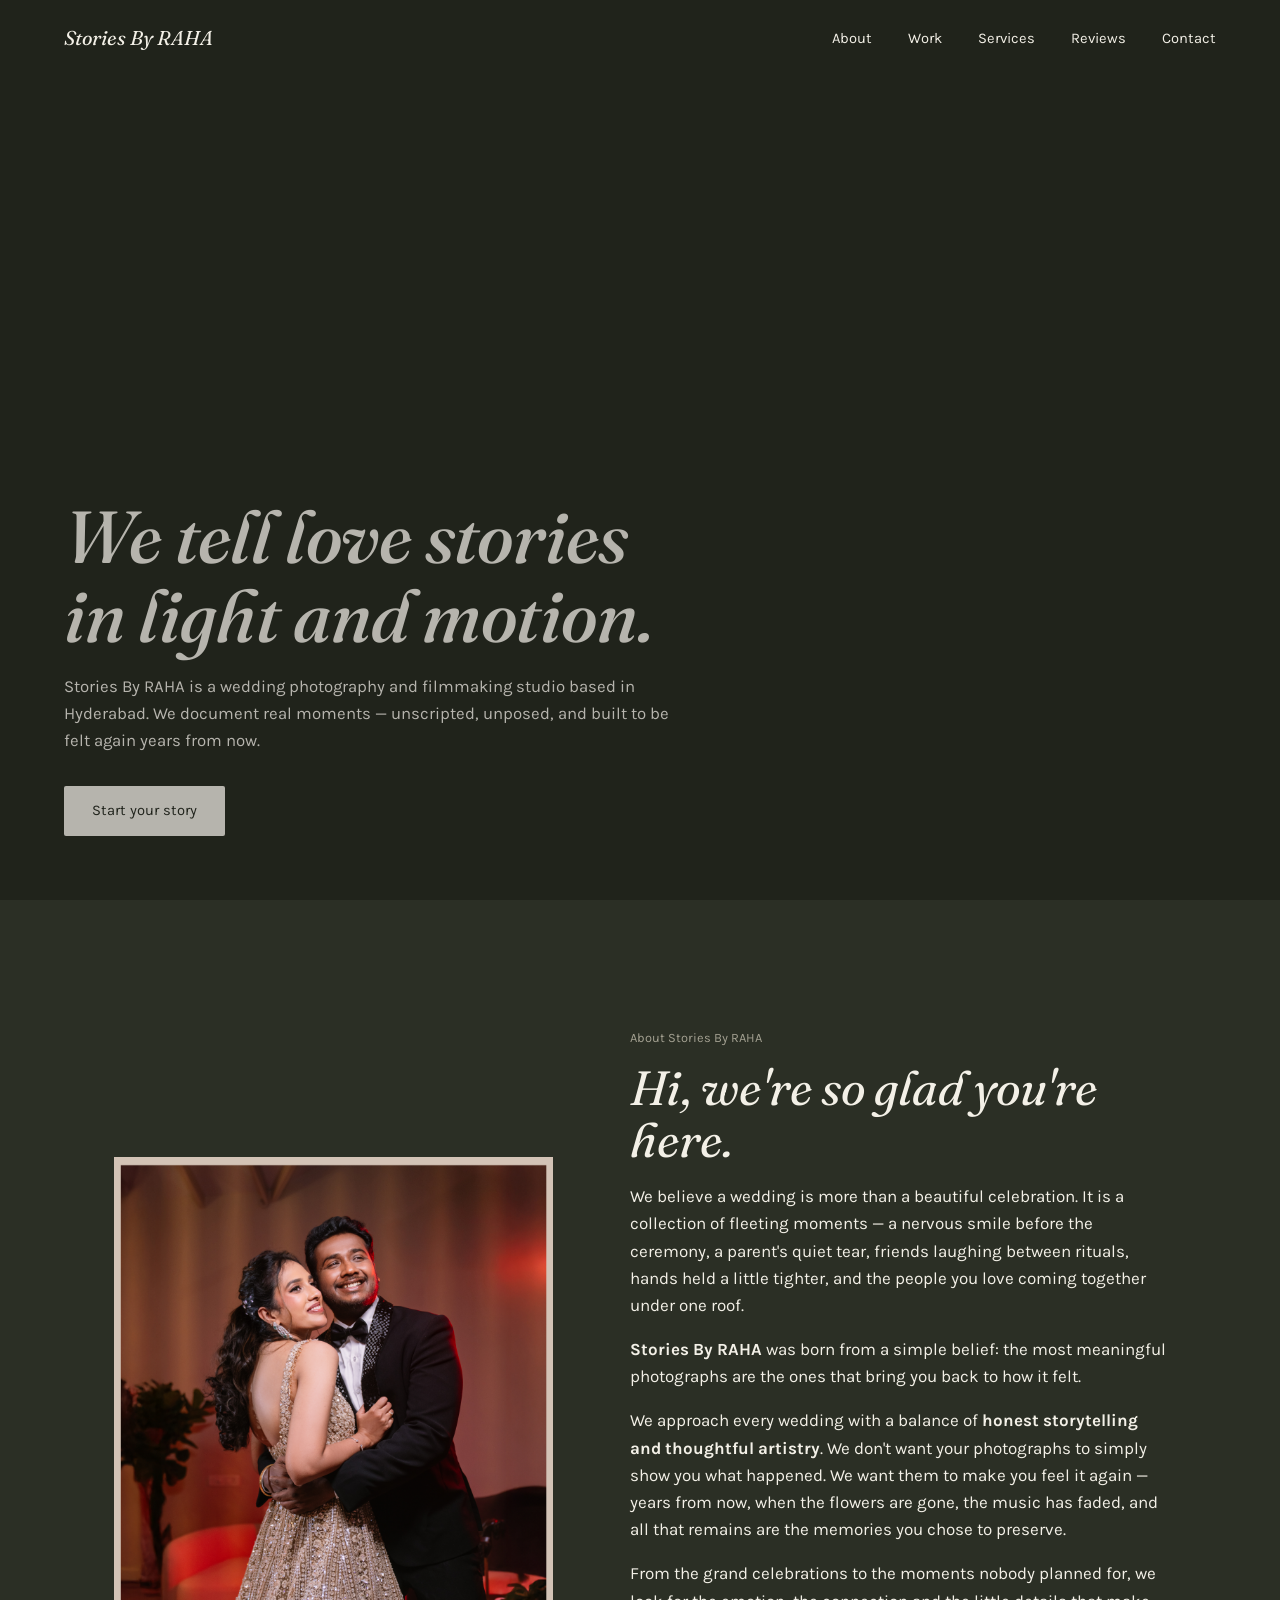
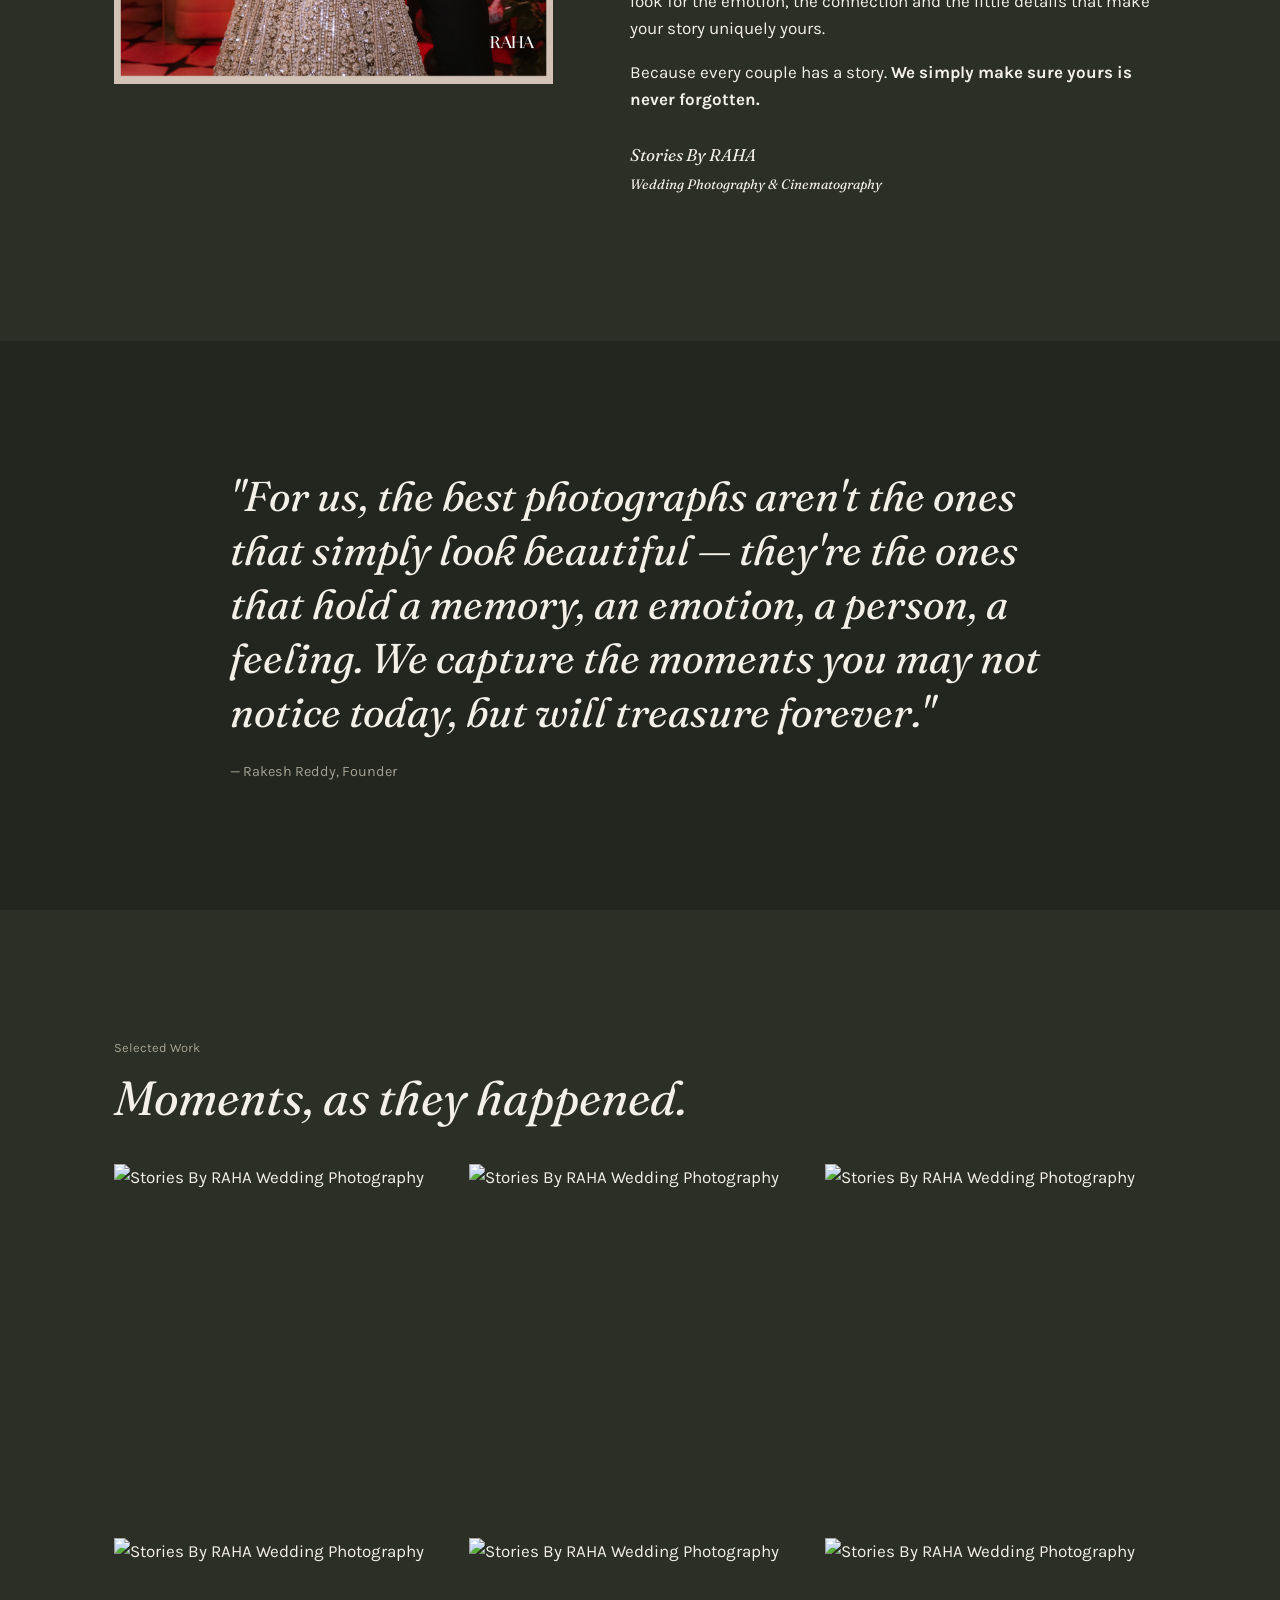
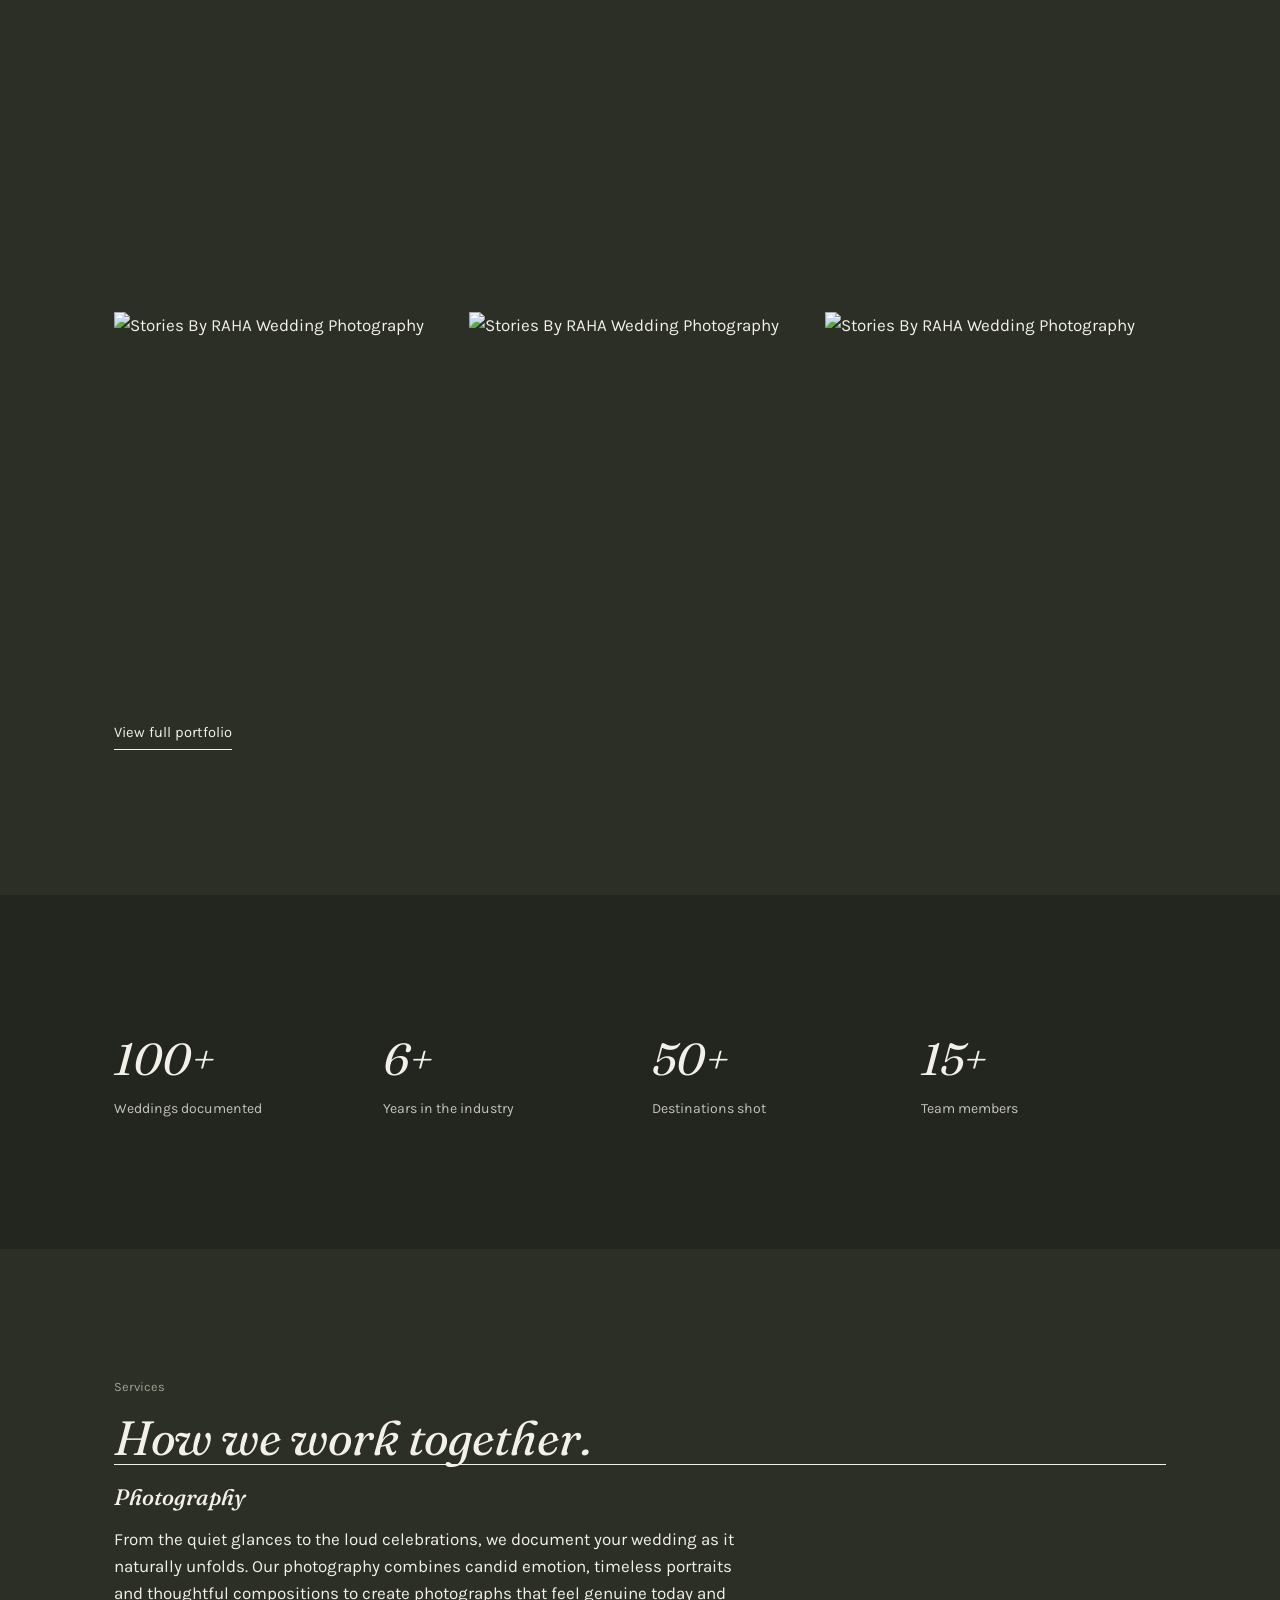
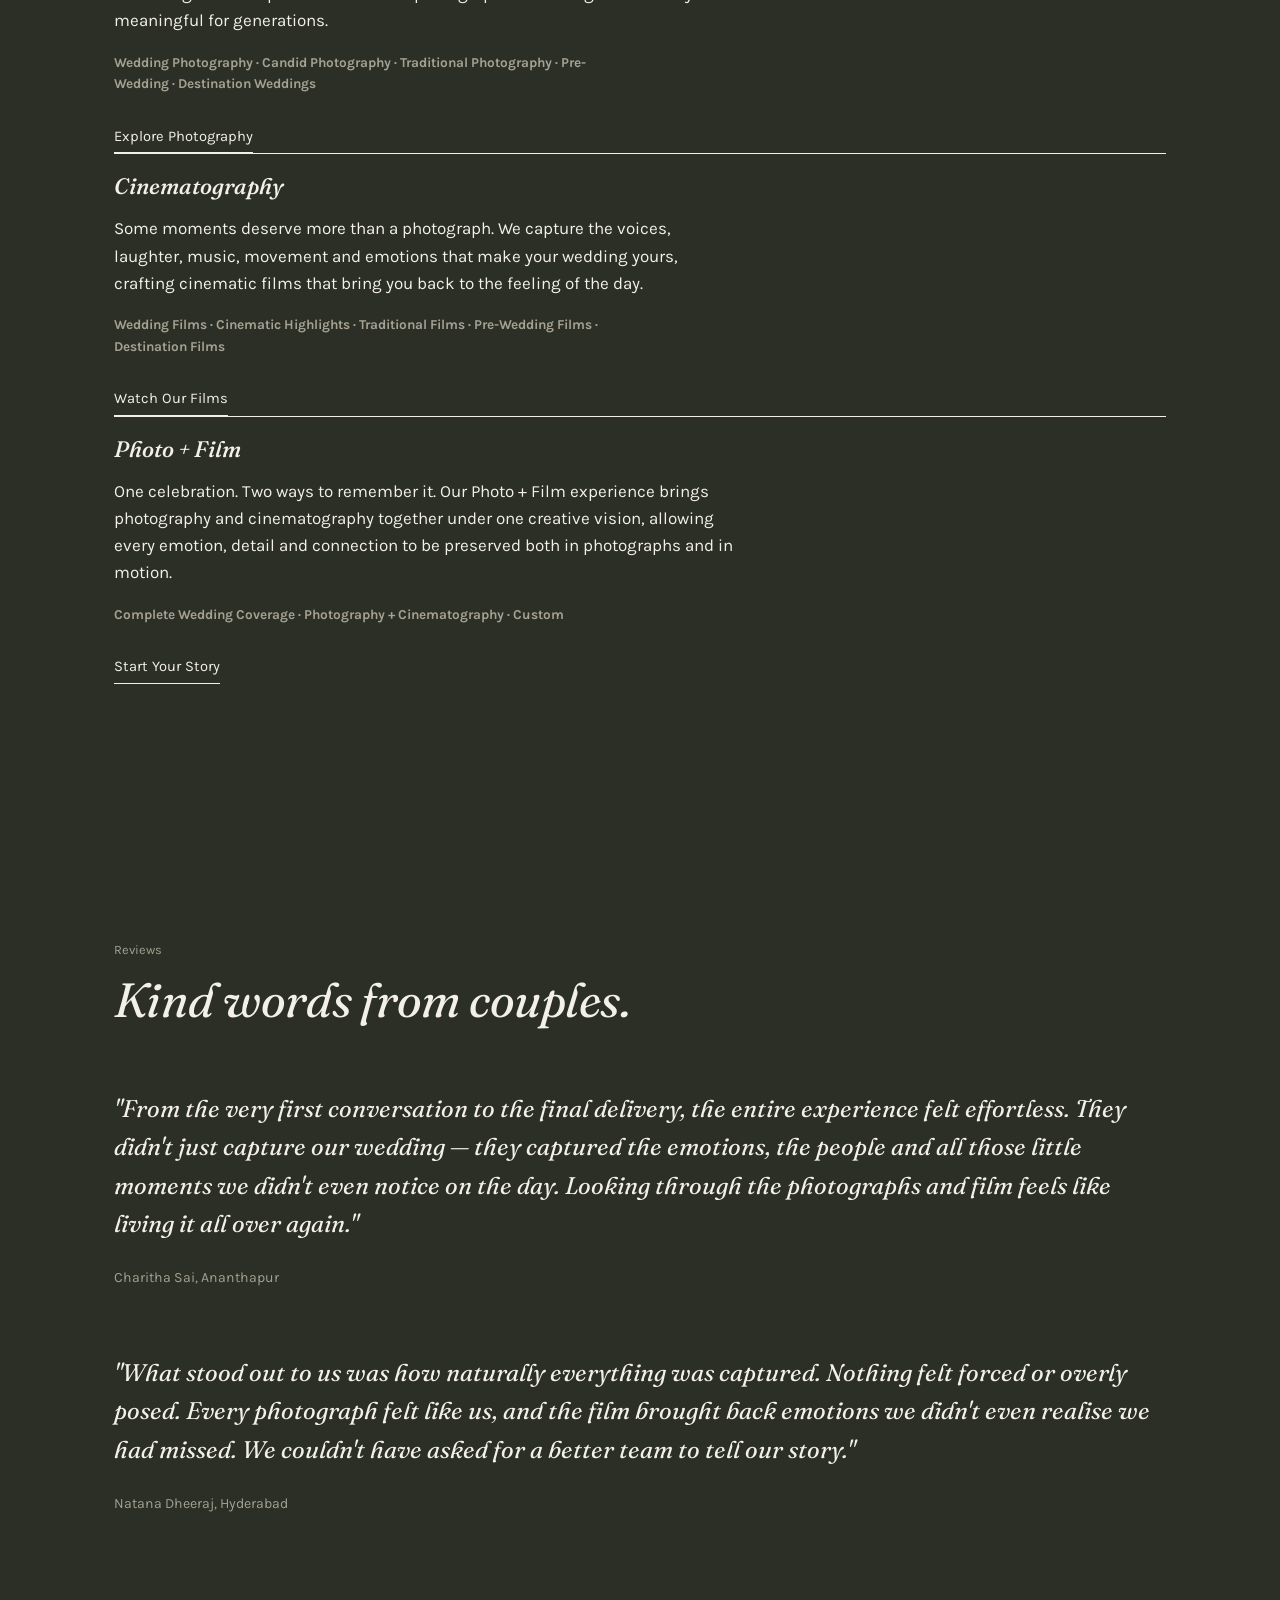
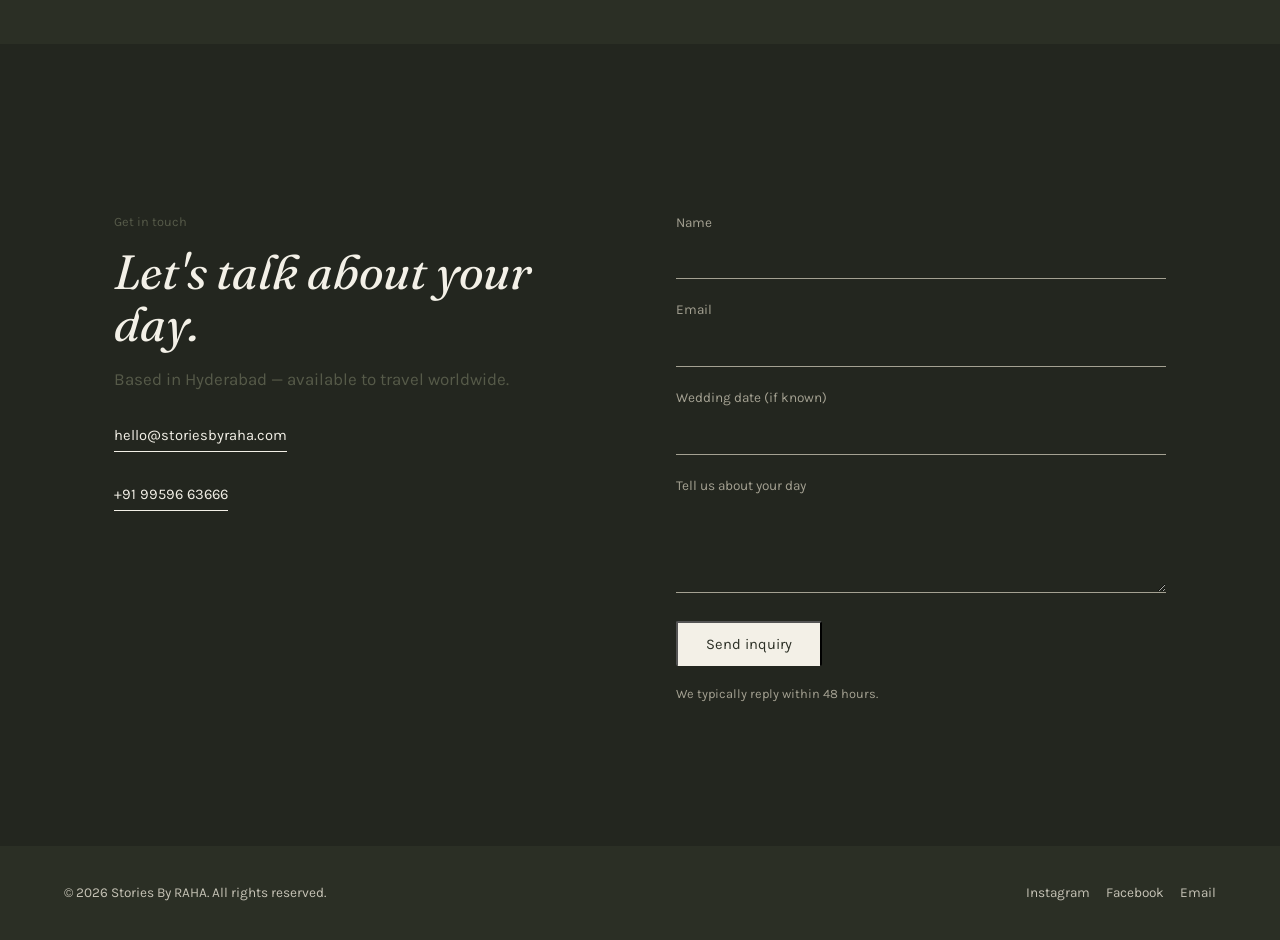
==== commit 1a1d2781: "Update index.html" ====
--- a/index.html
+++ b/index.html
@@ -52,7 +52,7 @@
 
   <section class="about wrap" id="about">
     <div class="about__photo">
-    <img src="Assets/_Charitha-03.jpg" alt="Stories By RAHA wedding photography">
+    <img src="Assets/about%20%281%29.jpg" alt="Stories By RAHA wedding photography">
 </div>
     <div class="about__text">
       <p class="section-label">About Stories By RAHA</p>
@@ -80,39 +80,39 @@
     <h2>Moments, as they happened.</h2>
     <div class="portfolio__grid">
       <div class="portfolio__item">
-  <img src="https://raw.githubusercontent.com/storiesbyraha-rahaentertainments/storiesbyraha.com/main/1%20%281%29.jpg" alt="Stories By RAHA Wedding Photography">
-</div>
-
-<div class="portfolio__item">
-  <img src="https://raw.githubusercontent.com/storiesbyraha-rahaentertainments/storiesbyraha.com/main/2%20%281%29.jpg" alt="Stories By RAHA Wedding Photography">
-</div>
-
-<div class="portfolio__item">
-  <img src="https://raw.githubusercontent.com/storiesbyraha-rahaentertainments/storiesbyraha.com/main/3%20%281%29.JPG" alt="Stories By RAHA Wedding Photography">
-</div>
-
-<div class="portfolio__item">
-  <img src="https://raw.githubusercontent.com/storiesbyraha-rahaentertainments/storiesbyraha.com/main/4%20%281%29.JPG" alt="Stories By RAHA Wedding Photography">
-</div>
-
-<div class="portfolio__item">
-  <img src="https://raw.githubusercontent.com/storiesbyraha-rahaentertainments/storiesbyraha.com/main/5%20%281%29.jpg" alt="Stories By RAHA Wedding Photography">
-</div>
-
-<div class="portfolio__item">
-  <img src="https://raw.githubusercontent.com/storiesbyraha-rahaentertainments/storiesbyraha.com/main/6%20%281%29.jpg" alt="Stories By RAHA Wedding Photography">
-</div>
-
-<div class="portfolio__item">
-  <img src="https://raw.githubusercontent.com/storiesbyraha-rahaentertainments/storiesbyraha.com/main/7%20%281%29.jpg" alt="Stories By RAHA Wedding Photography">
-</div>
-
-<div class="portfolio__item">
-  <img src="https://raw.githubusercontent.com/storiesbyraha-rahaentertainments/storiesbyraha.com/main/8%20%281%29.jpg" alt="Stories By RAHA Wedding Photography">
-</div>
-
-<div class="portfolio__item">
-  <img src="https://raw.githubusercontent.com/storiesbyraha-rahaentertainments/storiesbyraha.com/main/9%20%281%29.jpg" alt="Stories By RAHA Wedding Photography">
+  <img src="https://raw.githubusercontent.com/storiesbyraha-rahaentertainments/storiesbyraha.com/main/Assets/1%20%281%29.jpg" alt="Stories By RAHA Wedding Photography">
+</div>
+
+<div class="portfolio__item">
+  <img src="https://raw.githubusercontent.com/storiesbyraha-rahaentertainments/storiesbyraha.com/main/Assets/2%20%281%29.jpg" alt="Stories By RAHA Wedding Photography">
+</div>
+
+<div class="portfolio__item">
+  <img src="https://raw.githubusercontent.com/storiesbyraha-rahaentertainments/storiesbyraha.com/main/Assets/3%20%281%29.JPG" alt="Stories By RAHA Wedding Photography">
+</div>
+
+<div class="portfolio__item">
+  <img src="https://raw.githubusercontent.com/storiesbyraha-rahaentertainments/storiesbyraha.com/main/Assets/4%20%281%29.JPG" alt="Stories By RAHA Wedding Photography">
+</div>
+
+<div class="portfolio__item">
+  <img src="https://raw.githubusercontent.com/storiesbyraha-rahaentertainments/storiesbyraha.com/main/Assets/5%20%281%29.jpg" alt="Stories By RAHA Wedding Photography">
+</div>
+
+<div class="portfolio__item">
+  <img src="https://raw.githubusercontent.com/storiesbyraha-rahaentertainments/storiesbyraha.com/main/Assets/6%20%281%29.jpg" alt="Stories By RAHA Wedding Photography">
+</div>
+
+<div class="portfolio__item">
+  <img src="https://raw.githubusercontent.com/storiesbyraha-rahaentertainments/storiesbyraha.com/main/Assets/7%20%281%29.jpg" alt="Stories By RAHA Wedding Photography">
+</div>
+
+<div class="portfolio__item">
+  <img src="https://raw.githubusercontent.com/storiesbyraha-rahaentertainments/storiesbyraha.com/main/Assets/8%20%281%29.jpg" alt="Stories By RAHA Wedding Photography">
+</div>
+
+<div class="portfolio__item">
+  <img src="https://raw.githubusercontent.com/storiesbyraha-rahaentertainments/storiesbyraha.com/main/Assets/9%20%281%29.jpg" alt="Stories By RAHA Wedding Photography">
 </div>
     <p style="margin-top: 32px;"><a href="#" class="btn">View full portfolio</a></p>
   </section>
--- a/styles.css
+++ b/styles.css
@@ -153,9 +153,8 @@
   position: absolute;
   inset: 0;
   background:
-    repeating-linear-gradient(135deg, var(--stone) 0 1px, transparent 1px 14px),
-    linear-gradient(180deg, var(--paper-deep), var(--stone));
-  opacity: 0;
+  linear-gradient(rgba(0,0,0,0.25), rgba(0,0,0,0.25)),
+  url("https://raw.githubusercontent.com/storiesbyraha-rahaentertainments/storiesbyraha.com/main/Assets/Hero%20%281%29.jpg") center center / cover no-repeat;
   transform: scale(1.04);
   animation: heroIn 1.4s cubic-bezier(.2,.7,.2,1) forwards;
 }
@@ -163,16 +162,8 @@
   to { opacity: 1; transform: scale(1); }
 }
 .hero__frame::after {
-  content: 'Replace with a full-bleed photo or reel still — see README';
-  position: absolute;
-  bottom: 16px; right: 16px;
-  font-family: var(--font-body);
-  font-size: 0.72rem;
-  color: var(--ink);
-  background: rgba(0,0,0,0.45);
-  padding: 4px 8px;
-}
-.hero__content {
+  content: none;
+}
   position: relative;
   z-index: 2;
   max-width: 640px;
@@ -286,11 +277,11 @@
    PORTFOLIO — varied-size grid, not uniform cards
    ========================================================== */
 .portfolio__grid {
-  columns: 3 320px;
-  column-gap: 14px;
+  display: grid;
+  grid-template-columns: repeat(3, 1fr);
+  gap: 14px;
   margin-top: 40px;
 }
-
 .portfolio__item,
 .portfolio__item--wide,
 .portfolio__item--tall,
@@ -298,28 +289,51 @@
 .portfolio__item--third {
   display: block;
   width: 100%;
-  margin: 0 0 14px;
-  break-inside: avoid;
+  height: 360px;
+  margin: 0;
+  overflow: hidden;
 }
 
 .portfolio__item img {
   width: 100%;
-  height: auto !important;
-  object-fit: contain !important;
+  height: 100% !important;
+  object-fit: cover !important;
   display: block;
 }
 
 @media (max-width: 860px) {
   .portfolio__grid {
-    columns: 2 260px;
+    grid-template-columns: repeat(2, 1fr);
+  }
+
+  .portfolio__item,
+  .portfolio__item--wide,
+  .portfolio__item--tall,
+  .portfolio__item--half,
+  .portfolio__item--third {
+    height: 300px;
   }
 }
 
 @media (max-width: 600px) {
   .portfolio__grid {
-    columns: 1;
-  }
-}
+    grid-template-columns: 1fr;
+  }
+
+  .portfolio__item,
+  .portfolio__item--wide,
+  .portfolio__item--tall,
+  .portfolio__item--half,
+  .portfolio__item--third {
+    height: auto;
+  }
+
+  .portfolio__item img {
+    height: auto !important;
+    object-fit: contain !important;
+  }
+}
+  }
 /* ==========================================================
    SERVICES
    ========================================================== */
